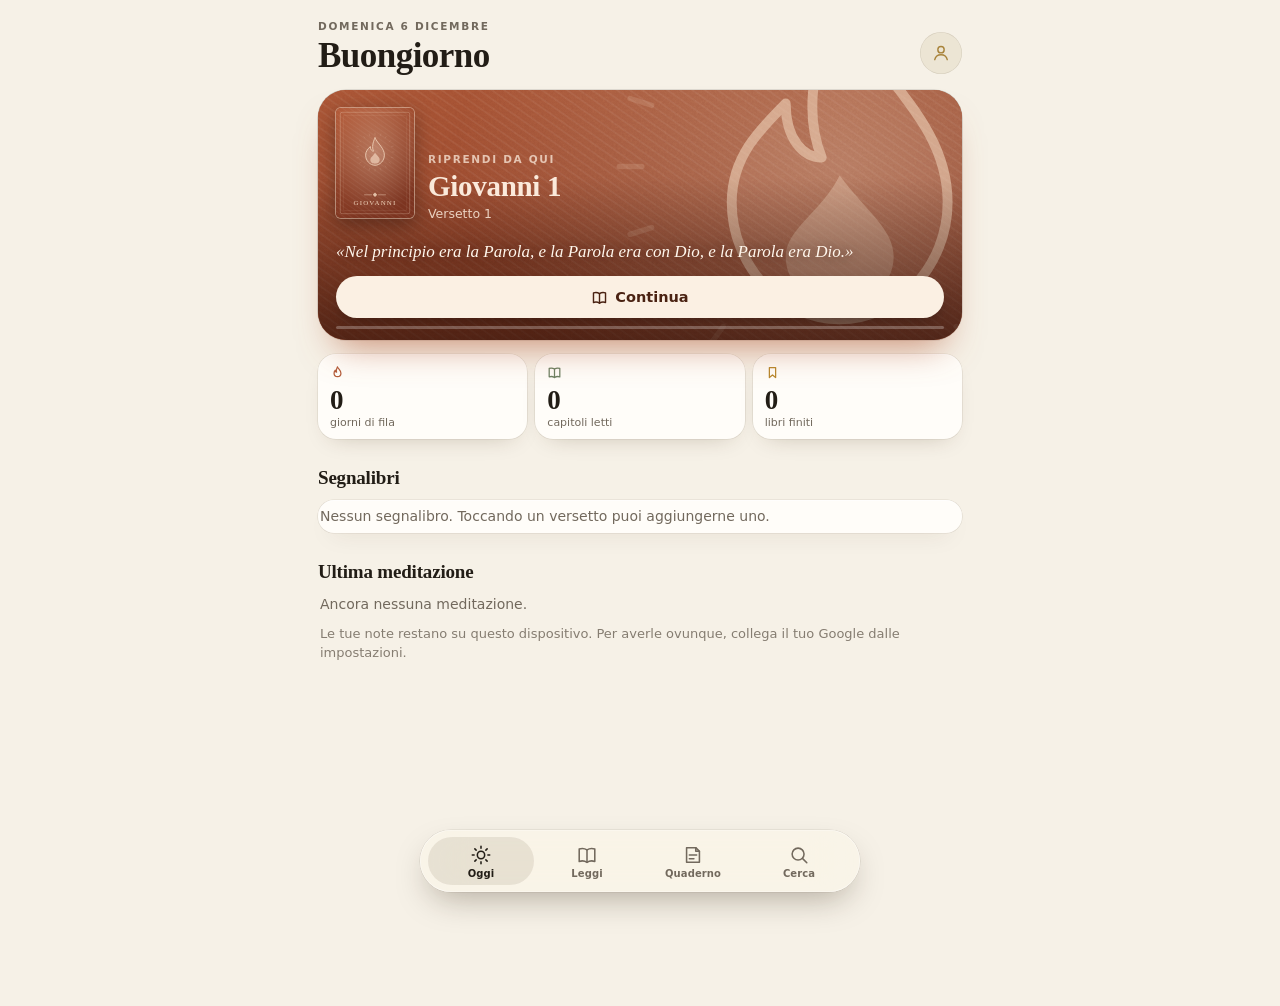
==== index.html @ 6df9cfd9 "Fondamenta: nucleo (store, api, sync, bible, chapters, router, ui, features), schermate, CSS, shell," ====
<!doctype html>
<html lang="it" data-theme="paper"><head>
<meta charset="utf-8">
<meta name="viewport" content="width=device-width,initial-scale=1,viewport-fit=cover">
<meta name="color-scheme" content="light dark">
<meta name="referrer" content="no-referrer">
<meta http-equiv="Content-Security-Policy" content="default-src 'self'; script-src 'self' 'sha256-PNIC8Z0p4fLH3GKSwVR6bp50cH5Jr4PD6WzJa2cuvkg='; style-src 'self' 'unsafe-inline' https://fonts.googleapis.com; font-src https://fonts.gstatic.com; img-src 'self' data: blob:; connect-src 'self' https://script.google.com https://*.googleusercontent.com; manifest-src 'self'; worker-src 'self'; object-src 'none'; base-uri 'none'; form-action 'self'">
<meta name="apple-mobile-web-app-capable" content="yes">
<meta name="mobile-web-app-capable" content="yes">
<meta name="apple-mobile-web-app-status-bar-style" content="black-translucent">
<meta name="apple-mobile-web-app-title" content="A margine">
<meta name="theme-color" content="#f6f1e7">
<title>A margine</title>
<script>try{var t=localStorage.getItem('margine.theme');if(t!=='light'&&t!=='paper'&&t!=='dark')t=matchMedia('(prefers-color-scheme:dark)').matches?'dark':'paper';document.documentElement.dataset.theme=t}catch(e){document.documentElement.dataset.theme='paper'}</script>
<link rel="manifest" href="manifest.webmanifest">
<link rel="icon" type="image/svg+xml" href="icons/icon.svg">
<link rel="apple-touch-icon" sizes="180x180" href="icons/apple-touch-icon.png">
<link rel="preconnect" href="https://fonts.googleapis.com"><link rel="preconnect" href="https://fonts.gstatic.com" crossorigin>
<link rel="stylesheet" href="https://fonts.googleapis.com/css2?family=Cardo&family=Crimson+Text:ital,wght@0,400;0,600;1,400&family=Inter:wght@400;500;600&family=Lora:wght@500;600&display=swap">
<link rel="stylesheet" href="css/tokens.css">
<link rel="stylesheet" href="css/base.css">
<link rel="stylesheet" href="css/components.css">
<link rel="stylesheet" href="css/screens.css">
</head>
<body>
<div id="app"><main id="screens"></main></div>
<nav class="tabs glass" id="tabs" aria-label="Schermate"></nav>
<div class="toast" id="toast" role="status" hidden></div>
<noscript><p style="padding:24px;font:16px system-ui">A margine ha bisogno di JavaScript per funzionare.</p></noscript>
<script type="module" src="js/main.js"></script>
</body></html>
---- css/tokens.css ----
/* TOKEN DI DESIGN — unica fonte per colori, tipografia, raggi e ombre. Tre temi: light, paper, dark (nero puro).
   Il tema è scelto da <html data-theme="…"> (impostato da uno script in index.html prima del primo disegno).
   Le feature NON devono usare colori fissi: usano questi token. */
:root {
  /* tipografia */
  --serif-read: "Crimson Text", "Newsreader", Georgia, "Times New Roman", serif;   /* testo biblico, citazioni */
  --serif-head: "Lora", Georgia, "Times New Roman", serif;                         /* titoli */
  --serif-cover: "Cardo", Georgia, serif;                                          /* copertine */
  --sans: "Inter", system-ui, -apple-system, "Segoe UI", sans-serif;               /* interfaccia */
  --verse-size: 21px; --verse-lh: 1.65;                                            /* impostati da Aspetto della lettura */

  /* accenti dei libri (per sezione e copertina) */
  --terra: #b45c3a; --sage: #6d8062; --night: #233252; --ochre: #b8882e; --bord: #722c39; --gold: #a8833a; --slate: #4a5663; --teal: #35545c;
  --bk: #b45c3a; --bk-ac: #f6dcc4;            /* colore del libro corrente: scritti dalle schermate Oggi, Leggi, Libro */
  --accent-book: var(--bk);

  /* forma */
  --r-card: 22px; --r-md: 16px; --r-sm: 12px; --r-pill: 999px;
  --tab-h: 62px; --colw: 680px; --pad: 18px; --hit: 44px;
  --safe-t: env(safe-area-inset-top, 0px); --safe-b: env(safe-area-inset-bottom, 0px);
  --dock: 78px; --actions-h: 0px;

  /* tema chiaro (predefinito) */
  --bg: #f4f0e8; --card: #fffdf9; --ink: #1d1a16; --dim: #6f675b; --line: rgba(60, 45, 20, .11);
  --glass: rgba(250, 246, 238, .66); --chip: #ebe5d8; --pill: rgba(60, 40, 10, .09);
  --accent: #b45c3a; --accent-ink: #ffffff; --ribbon: #b03a2a; --toast: #201c18;
  --sel: rgba(180, 92, 58, .24); --scrim: rgba(24, 14, 4, .38);
  --shadow-card: 0 1px 0 rgba(255, 255, 255, .7) inset, 0 0 0 .6px var(--line), 0 10px 24px -14px rgba(60, 40, 10, .28);
  --shadow-tab: 0 14px 34px -10px rgba(40, 25, 5, .35), inset 0 0 0 .6px rgba(255, 255, 255, .55), 0 0 0 .6px var(--line);
  /* i cinque colori di evidenziazione: pallino (--dN) e fondo del testo (--cN) */
  --d1: #d4a62a; --d2: #5b78a8; --d3: #6f8a62; --d4: #b9606f; --d5: #84689f;
  --c1: rgba(212, 166, 42, .34); --c2: rgba(91, 120, 168, .28); --c3: rgba(111, 138, 98, .30); --c4: rgba(185, 96, 111, .28); --c5: rgba(132, 104, 159, .28);
  color-scheme: light;
}
:root[data-theme="paper"] {
  --bg: #f6f1e7; --card: #fffdf9; --ink: #221d16; --dim: #72695d; --line: rgba(60, 45, 20, .12);
  --glass: rgba(250, 245, 234, .7); --chip: #ece5d4;
}
:root[data-theme="dark"] {
  --bg: #000000; --card: #101010; --ink: #f3efe8; --dim: #9a958b; --line: rgba(255, 255, 255, .1);
  --glass: rgba(28, 28, 28, .62); --chip: #1b1b1b; --pill: rgba(255, 255, 255, .12);
  --accent: #e08a66; --accent-ink: #1a0f08; --ribbon: #d9553f; --toast: #2a2724;
  --sel: rgba(224, 138, 102, .30); --scrim: rgba(0, 0, 0, .6);
  --accent-book: var(--bk-ac);
  --shadow-card: 0 0 0 .6px var(--line);
  --shadow-tab: 0 14px 34px -10px #000, inset 0 0 0 .6px rgba(255, 255, 255, .16);
  --d1: #e2b640; --d2: #7b97c8; --d3: #8fae80; --d4: #d17f8d; --d5: #a58ac2;
  --c1: rgba(226, 182, 64, .34); --c2: rgba(123, 151, 200, .32); --c3: rgba(143, 174, 128, .30); --c4: rgba(209, 127, 141, .30); --c5: rgba(165, 138, 194, .32);
  color-scheme: dark;
}
---- css/base.css ----
/* BASE: reset, tipografia, struttura delle schermate, barra delle schede, avvisi, fogli. Non contiene stili di singole schermate. */
*, *::before, *::after { box-sizing: border-box; }
[hidden] { display: none !important; }
html, body { margin: 0; }
html { overflow-x: clip; -webkit-text-size-adjust: 100%; text-size-adjust: 100%; scrollbar-width: thin; scrollbar-color: color-mix(in srgb, var(--dim) 45%, transparent) transparent; }
body {
  background: var(--bg); color: var(--ink); font: 400 15px/1.5 var(--sans); -webkit-font-smoothing: antialiased; -moz-osx-font-smoothing: grayscale;
  text-rendering: optimizeLegibility; overflow-x: clip; font-variant-numeric: lining-nums; padding-bottom: calc(var(--tab-h) + 44px + var(--safe-b));
  transition: background-color .25s;
}
button, select, input, textarea { font: inherit; color: inherit; }
button { cursor: pointer; background: none; border: 0; padding: 0; text-align: left; -webkit-tap-highlight-color: transparent; }
button:disabled { opacity: .35; cursor: default; }
a { color: inherit; }
:focus-visible { outline: 2px solid var(--accent); outline-offset: 2px; border-radius: 6px; }
@media (prefers-reduced-motion: reduce) { *, *::before, *::after { transition: none !important; animation: none !important; scroll-behavior: auto !important; } }
.srOnly { position: absolute; width: 1px; height: 1px; overflow: hidden; clip: rect(0 0 0 0); white-space: nowrap; }

.glass { background: var(--glass); -webkit-backdrop-filter: blur(26px) saturate(1.7); backdrop-filter: blur(26px) saturate(1.7); }

/* tipografia di base */
.big, h1.big { font: 600 34px/1.05 var(--serif-head); letter-spacing: -.015em; margin: 0; }
.eyebrow { font: 600 10.5px/1.2 var(--sans); letter-spacing: .16em; text-transform: uppercase; color: var(--dim); }
h2.sec { font: 600 19px/1.2 var(--serif-head); letter-spacing: -.01em; margin: 28px 0 10px; }
.hint { font: 400 13px/1.45 var(--sans); color: var(--dim); margin: 10px 2px; }
.hint:empty { display: none; }
.hint.subtle { opacity: .85; }
.empty { color: var(--dim); font-size: 14px; margin: 6px 2px; }
.lead { font: 400 16px/1.5 var(--serif-read); color: var(--ink); margin: 6px 0 16px; }

/* struttura delle schermate */
#screens { min-height: 100dvh; }
.scr { min-height: 100dvh; }
.col { max-width: var(--colw); margin: 0 auto; padding: calc(var(--safe-t) + 20px) var(--pad) 0; }
.topbar + .col, .rtop ~ .col { padding-top: calc(var(--safe-t) + 52px + 20px); }

/* barra in alto delle sotto-schermate */
.topbar {
  position: fixed; top: 0; left: 0; right: 0; z-index: 20; height: calc(52px + var(--safe-t)); padding: var(--safe-t) 8px 0;
  display: flex; align-items: center; justify-content: space-between; gap: 6px; box-shadow: 0 .6px 0 var(--line);
}
.tb-back { display: flex; align-items: center; gap: 2px; min-width: var(--hit); height: var(--hit); padding: 0 8px; border-radius: 22px; color: var(--ink); font-weight: 500; }
.tb-title { flex: 1; text-align: center; font: 600 16px var(--serif-head); }
.tb-right { min-width: var(--hit); display: flex; justify-content: flex-end; }
.done { font-weight: 600; color: var(--accent); height: var(--hit); padding: 0 12px; }
.roundbtn { width: 34px; height: 34px; border-radius: 50%; background: var(--chip); display: inline-flex; align-items: center; justify-content: center; flex: none; }
.roundbtn.onhero { position: absolute; top: calc(var(--safe-t) + 12px); left: 14px; width: 40px; height: 40px; background: rgba(255, 255, 255, .2); color: #fff; -webkit-backdrop-filter: blur(14px); backdrop-filter: blur(14px); z-index: 2; }
.ic-svg { display: block; flex: none; }

/* barra delle schede: pillola di vetro fluttuante, la scheda attiva ha una pillola che scivola */
.tabs {
  position: fixed; z-index: 40; left: 50%; bottom: calc(var(--safe-b) + 8px); width: min(440px, calc(100% - 36px)); height: var(--tab-h); transform: translateX(-50%);
  border-radius: 31px; display: flex; align-items: center; padding: 0 8px; box-shadow: var(--shadow-tab);
  transition: transform .3s cubic-bezier(.2, .8, .2, 1), opacity .25s;
}
.tabs .tabpill { position: absolute; left: 8px; top: 7px; bottom: 7px; width: calc((100% - 16px) / var(--n, 4)); border-radius: 24px; background: var(--pill); transform: translateX(calc(var(--i, 0) * 100%)); transition: transform .35s cubic-bezier(.3, 1.2, .4, 1); }
.tabs.none .tabpill { opacity: 0; }
.tabs button { position: relative; flex: 1; height: 48px; display: flex; flex-direction: column; align-items: center; justify-content: center; gap: 2px; border-radius: 24px; font: 600 10px var(--sans); letter-spacing: .01em; color: var(--dim); text-align: center; }
.tabs button[aria-current="page"] { color: var(--ink); }
body.no-tabbar .tabs, body.immersive[data-screen="leggi"] .tabs, body.has-actions .tabs { transform: translate(-50%, 160%); opacity: 0; pointer-events: none; }
body.no-tabbar, body.immersive[data-screen="leggi"] { --dock: 0px; }
body.has-actions { --dock: var(--actions-h); }

/* avviso con «Annulla» */
.toast {
  position: fixed; z-index: 90; left: 50%; transform: translateX(-50%); bottom: calc(var(--safe-b) + 12px + var(--dock)); max-width: calc(100% - 28px);
  display: flex; align-items: center; gap: 10px; padding: 11px 16px; border-radius: 14px; background: var(--toast); color: #fff; font: 500 14px/1.3 var(--sans); box-shadow: 0 8px 24px rgba(0, 0, 0, .3);
}
.toast button { color: #ffb599; font-weight: 600; padding: 4px 2px; }

/* fogli dal basso */
.sheet { position: fixed; inset: 0; z-index: 100; background: var(--scrim); display: flex; align-items: flex-end; justify-content: center; }
.sheet-box { width: min(560px, 100%); max-height: 88dvh; overflow: auto; background: var(--bg); color: var(--ink); border-radius: 26px 26px 0 0; padding: 8px 18px calc(18px + var(--safe-b)); box-shadow: 0 -20px 50px rgba(0, 0, 0, .25); }
.sheet-box.tall { min-height: 70dvh; }
.grab { width: 38px; height: 4px; border-radius: 2px; background: var(--line); margin: 4px auto 6px; }
.sheet-head { display: flex; align-items: center; justify-content: space-between; margin: 6px 0 12px; }
.sheet-head b { font: 600 17px var(--serif-head); }
@media (min-width: 700px) { .sheet { align-items: center; } .sheet-box { border-radius: 26px; padding-bottom: 18px; } }
.popover { position: fixed; z-index: 110; width: min(320px, calc(100% - 20px)); background: var(--card); color: var(--ink); border-radius: var(--r-md); padding: 14px; box-shadow: 0 18px 40px -10px rgba(0, 0, 0, .4), 0 0 0 .6px var(--line); }
---- css/components.css ----
/* COMPONENTI riutilizzabili: card, pulsanti, righe, campi, segmenti, pallini colore, copertine, voci del quaderno. */
.card { background: var(--card); border-radius: var(--r-card); box-shadow: var(--shadow-card); }
.cover { display: inline-block; line-height: 0; flex: none; filter: drop-shadow(0 6px 10px rgba(0, 0, 0, .28)); }
.cover-svg { max-width: 100%; }

/* pulsanti */
.btn { min-height: 42px; padding: 0 16px; border-radius: 21px; background: var(--chip); font: 600 14px var(--sans); display: inline-flex; align-items: center; justify-content: center; gap: 6px; text-align: center; }
.btn.primary { background: var(--accent); color: var(--accent-ink); }
.link { color: var(--accent); font-weight: 600; padding: 8px 2px; }
.pill { height: 42px; border-radius: 21px; display: inline-flex; align-items: center; justify-content: center; gap: 7px; padding: 0 20px; font: 600 14.5px var(--sans); }
.pill-sm { height: 36px; border-radius: 18px; padding: 0 14px; background: var(--ink); color: var(--bg); font: 600 13.5px var(--sans); display: inline-flex; align-items: center; gap: 5px; }
.mini { height: 28px; padding: 0 10px; border-radius: 14px; background: var(--card); box-shadow: 0 0 0 .6px var(--line); font: 600 12px var(--sans); color: var(--ink); flex: none; }
.ic { width: var(--hit); height: var(--hit); display: inline-flex; align-items: center; justify-content: center; border-radius: 50%; flex: none; }
.ic[aria-pressed="true"] { color: var(--accent-book); }
.ic[aria-pressed="true"] svg { fill: currentColor; }

/* campi */
.searchbox { display: flex; align-items: center; gap: 10px; height: 46px; border-radius: 15px; background: var(--chip); padding: 0 12px 0 14px; color: var(--dim); margin: 14px 0 8px; box-shadow: inset 0 0 0 .6px var(--line); }
.searchbox input { flex: 1; min-width: 0; height: 100%; background: transparent; border: 0; outline: none; color: var(--ink); font: 400 16px var(--sans); }
.searchbox input::placeholder { color: var(--dim); }
.searchbox:focus-within { box-shadow: inset 0 0 0 1.5px var(--accent); }
label input, label select, .cfg input, .colors-form input { width: 100%; height: 46px; border-radius: 13px; border: 0; background: var(--chip); padding: 0 12px; font: 400 16px var(--sans); color: var(--ink); box-shadow: inset 0 0 0 .6px var(--line); }
label select { appearance: none; }
.cfg { display: flex; flex-direction: column; gap: 14px; margin-top: 8px; }
.cfg label > span, .colors-form label > span { display: block; font: 600 12px var(--sans); color: var(--dim); margin: 0 2px 6px; }
.linkbox { width: 100%; height: 44px; margin-top: 10px; border-radius: 12px; border: 0; background: var(--chip); padding: 0 10px; color: var(--ink); font: 12px var(--sans); }
.colors-form { display: flex; flex-direction: column; gap: 12px; }
.colors-form label { display: grid; grid-template-columns: 14px 78px 1fr; align-items: center; gap: 10px; }
.colors-form label > span { margin: 0; }
.dot, .grp-dot { width: 12px; height: 12px; border-radius: 50%; background: var(--dot, var(--line)); display: inline-block; }

/* segmenti e chip */
.seg { display: flex; background: var(--chip); border-radius: 14px; padding: 3px; gap: 2px; margin: 10px 0; }
.seg button { flex: 1; min-height: 36px; border-radius: 11px; text-align: center; font: 600 13px var(--sans); color: var(--dim); padding: 0 6px; }
.seg button[aria-pressed="true"] { background: var(--card); color: var(--ink); box-shadow: 0 1px 3px rgba(40, 25, 5, .18), 0 0 0 .6px var(--line); }
.chips { display: flex; flex-wrap: wrap; gap: 8px; }
.chip { height: 34px; padding: 0 14px; border-radius: 17px; background: var(--chip); font: 500 13.5px var(--sans); display: inline-flex; align-items: center; gap: 6px; }

/* righe */
.rows { background: var(--card); border-radius: var(--r-md); box-shadow: var(--shadow-card); overflow: hidden; }
.row { display: flex; align-items: center; gap: 12px; width: 100%; min-height: 54px; padding: 12px 16px; text-decoration: none; color: var(--ink); }
.row + .row { border-top: 1px solid var(--line); }
.row .row-main { flex: 1; min-width: 0; display: flex; flex-direction: column; }
.row b { font-weight: 500; font-size: 15px; }
.row small { color: var(--dim); font-size: 12.5px; overflow: hidden; text-overflow: ellipsis; white-space: nowrap; }
.row > .ic-svg:last-child { color: var(--dim); }
.row-ic { color: var(--accent); display: inline-flex; }
.row.custom { display: block; }

/* pallini dei colori */
.palette { display: flex; gap: 12px; align-items: center; flex-wrap: wrap; }
.palette button { position: relative; width: 30px; height: 30px; border-radius: 50%; background: var(--c); box-shadow: inset 0 0 0 1px rgba(0, 0, 0, .1); color: var(--dim); text-align: center; line-height: 30px; font-weight: 600; }
.palette button::after { content: ''; position: absolute; inset: -7px; }
.palette button.none { background: transparent; box-shadow: inset 0 0 0 1.5px var(--dim); }
.palette button[aria-pressed="true"] { box-shadow: 0 0 0 2px var(--bg), 0 0 0 4px var(--ink); }

/* voci del quaderno e dei risultati */
.ent { display: flex; gap: 12px; width: 100%; padding: 14px; margin-bottom: 8px; background: var(--card); border-radius: var(--r-md); box-shadow: var(--shadow-card); text-align: left; text-decoration: none; color: var(--ink); align-items: flex-start; }
.ent > i { width: 10px; height: 10px; border-radius: 50%; background: var(--dot, var(--line)); margin-top: 7px; flex: none; }
.ent > i.bm { width: 10px; height: 14px; border-radius: 1px; background: var(--ribbon); clip-path: polygon(0 0, 100% 0, 100% 100%, 50% 74%, 0 100%); }
.ent-body, .ent-open { flex: 1; min-width: 0; display: flex; flex-direction: column; gap: 3px; text-align: left; }
.ent-head { display: flex; justify-content: space-between; align-items: baseline; gap: 8px; }
.ent strong { font: 600 14px var(--sans); }
.ent time { font: 500 12px var(--sans); color: var(--dim); }
.ent-quote { font: italic 400 14.5px/1.35 var(--serif-read); color: var(--dim); }
.ent span { font: 400 15px/1.4 var(--sans); overflow-wrap: anywhere; }
.ent .x { width: 32px; height: 32px; flex: none; display: inline-flex; align-items: center; justify-content: center; color: var(--dim); }
.ent.jump { border: 1.5px solid var(--accent); }

.conflict { background: var(--card); border-radius: var(--r-md); padding: 14px; margin: 12px 0; box-shadow: 0 0 0 1.5px var(--d4); }
.conflict p { margin: 0 0 6px; font-size: 14px; }
.cf-title { font-weight: 600; }
.cf-btns { display: flex; flex-wrap: wrap; gap: 8px; margin-top: 6px; }
---- css/screens.css ----
/* SCHERMATE: Oggi, Libreria, Libro, Leggi, Quaderno, Cerca, Nota, Impostazioni. */

/* ---------- Oggi ---------- */
.oggi-head { display: flex; justify-content: space-between; align-items: flex-end; margin-bottom: 16px; }
.oggi-head .big { margin-top: 5px; font-size: 35px; }
.avatar { width: 42px; height: 42px; border-radius: 50%; background: var(--chip); display: flex; align-items: center; justify-content: center; box-shadow: inset 0 0 0 .6px var(--line); color: var(--gold); }
.hero { position: relative; border-radius: 28px; overflow: hidden; min-height: 250px; display: flex; flex-direction: column; gap: 12px; padding: 18px 18px 22px; color: #fbeadb; box-shadow: 0 22px 36px -18px color-mix(in srgb, var(--bk) 70%, transparent), 0 0 0 .6px rgba(0, 0, 0, .2); background: var(--bk); }
.hero-bg { position: absolute; inset: 0; }
.hero-bg svg { width: 100%; height: 100%; }
.hero-shade { position: absolute; inset: 0; background: linear-gradient(180deg, rgba(0, 0, 0, 0) 35%, rgba(30, 10, 4, .55)); }
.hero > *:not(.hero-bg):not(.hero-shade) { position: relative; }
.hero .eyebrow { color: rgba(251, 234, 219, .75); }
.hero-top { display: flex; gap: 14px; align-items: flex-end; }
.hero-cover .cover { border-radius: 5px; box-shadow: 0 0 0 1px rgba(255, 235, 215, .45); filter: drop-shadow(0 6px 10px rgba(0, 0, 0, .35)); }
.hero-head { padding-bottom: 4px; }
.hero-title { font: 600 29px/1.05 var(--serif-head); margin: 6px 0 4px; letter-spacing: -.01em; }
.hero-sub { font: 500 12.5px var(--sans); opacity: .85; }
.hero-quote { margin: 4px 0 0; font: italic 400 17px/1.35 var(--serif-read); color: #fff6ec; text-shadow: 0 1px 8px rgba(60, 20, 8, .5); flex: 1; }
.hero-btns { display: flex; gap: 9px; }
.hero .pill.primary { flex: 1; background: #fbf0e3; color: #4a2212; box-shadow: 0 6px 14px -6px rgba(0, 0, 0, .4); }
.hero .pill.glass-btn { background: rgba(255, 255, 255, .18); color: #fff; box-shadow: inset 0 0 0 .6px rgba(255, 255, 255, .4); -webkit-backdrop-filter: blur(14px); backdrop-filter: blur(14px); }
.hero-progress { position: absolute !important; left: 18px; right: 18px; bottom: 11px; height: 3px; border-radius: 2px; background: rgba(255, 255, 255, .25); }
.hero-progress i { display: block; height: 100%; width: 0; border-radius: 2px; background: #fbf0e3; transition: width .4s; }
.stats { display: flex; gap: 8px; margin: 14px 0 0; }
.stat { flex: 1; padding: 11px 12px 10px; border-radius: 18px; }
.stat-ic { color: var(--sc); display: flex; }
.stat-n { font: 600 27px/1 var(--serif-head); margin-top: 7px; }
.stat-l { font: 500 11px var(--sans); color: var(--dim); margin-top: 2px; }
.home-cards { display: flex; flex-direction: column; gap: 12px; }
.home-cards:not(:empty) { margin-top: 12px; }
.recents { display: flex; gap: 10px; overflow-x: auto; margin: 0 calc(var(--pad) * -1); padding: 4px var(--pad) 10px; scrollbar-width: none; }
.recent { flex: none; width: 176px; height: 78px; padding: 10px; display: flex; gap: 11px; align-items: center; border-radius: 18px; }
.recent-body { flex: 1; min-width: 0; }
.recent-body b { font: 600 14.5px var(--serif-head); display: block; white-space: nowrap; overflow: hidden; text-overflow: ellipsis; }
.recent-body small { font: 500 11px var(--sans); color: var(--dim); display: block; margin: 1px 0 7px; }
.mini-progress { height: 3px; border-radius: 2px; background: var(--chip); }
.mini-progress i { display: block; height: 100%; border-radius: 2px; }
.med { display: block; width: 100%; padding: 16px; text-align: left; }
.med p { margin: 6px 0 0; font: 400 16px/1.45 var(--serif-read); }

/* ---------- Libreria ---------- */
.shelves { margin-top: 6px; }
.section .sh, .sh { display: flex; align-items: baseline; justify-content: space-between; margin: 22px 0 0; }
.sh .count { font: 500 12.5px var(--sans); color: var(--dim); }
.shelf { display: flex; gap: 12px; overflow-x: auto; margin: 0 calc(var(--pad) * -1); padding: 12px var(--pad) 8px; scrollbar-width: none; scroll-snap-type: x proximity; }
.book { flex: none; width: 76px; scroll-snap-align: start; position: relative; }
.book .cover { transition: transform .25s cubic-bezier(.3, 1.3, .5, 1); }
.book:active .cover { transform: translateY(-6px); }
.book b { display: block; font: 600 12.5px/1.25 var(--sans); margin-top: 8px; }
.book small { display: block; font: 400 11px var(--sans); color: var(--dim); }
.reading-dot { position: absolute; top: -4px; right: -4px; width: 12px; height: 12px; border-radius: 50%; background: var(--accent); box-shadow: 0 0 0 2px var(--bg); }
.testament { display: flex; align-items: center; gap: 12px; margin: 30px 0 4px; color: var(--dim); font: 600 10.5px var(--sans); letter-spacing: .2em; text-transform: uppercase; }
.testament::before, .testament::after { content: ''; flex: 1; height: 1px; background: var(--line); }
@media (min-width: 900px) { .shelf { flex-wrap: wrap; overflow: visible; margin: 0; padding-inline: 0; } }

/* ---------- Libro ---------- */
body[data-screen="libro"] { padding-bottom: 110px; }
.libro-hero { position: relative; height: calc(330px + var(--safe-t)); overflow: hidden; color: #fff5ea; background: var(--bk); }
.libro-bg { position: absolute; inset: 0; } .libro-bg svg { width: 100%; height: 100%; }
.libro-fade { position: absolute; inset: 0; background: linear-gradient(180deg, rgba(0, 0, 0, .06) 0%, rgba(0, 0, 0, .0) 40%, color-mix(in srgb, var(--bg) 85%, transparent) 88%, var(--bg) 100%); }
.libro-title { position: absolute; left: 0; right: 0; bottom: 56px; max-width: var(--colw); margin: 0 auto; padding: 0 var(--pad); }
.libro-title .eyebrow { color: rgba(255, 245, 234, .8); }
.libro-title h1 { font: 600 40px/1.05 var(--serif-head); margin: 8px 0 4px; letter-spacing: -.015em; text-shadow: 0 2px 14px rgba(0, 0, 0, .25); }
.libro-sub { margin: 0; font: 500 13px var(--sans); opacity: .9; }
.libro-content { padding-top: 6px; }
.book-card { margin-bottom: 12px; }
.grid { display: grid; grid-template-columns: repeat(6, 1fr); gap: 8px; }
.grid button { height: 46px; border-radius: 13px; background: var(--card); box-shadow: var(--shadow-card); font: 600 15px var(--sans); text-align: center; }
.grid button.done { color: var(--accent-book); }
.grid button.done::after { content: ''; display: block; width: 14px; height: 2px; border-radius: 1px; background: currentColor; margin: -4px auto 0; opacity: .6; }
.grid button[aria-current="true"] { background: var(--bk); color: #fff; }
.cta-dock { position: fixed; z-index: 30; left: 0; right: 0; bottom: 0; padding: 14px var(--pad) calc(var(--safe-b) + 14px); background: linear-gradient(180deg, transparent, var(--bg) 40%); }
.cta { display: flex; align-items: center; justify-content: center; gap: 8px; width: min(var(--colw), 100%); margin: 0 auto; height: 52px; border-radius: 26px; background: var(--bk); color: #fff; font: 600 15.5px var(--sans); box-shadow: 0 14px 26px -12px color-mix(in srgb, var(--bk) 80%, #000); text-align: center; }

/* ---------- Leggi ---------- */
.rtop { position: fixed; top: 0; left: 0; right: 0; z-index: 20; display: flex; align-items: center; gap: 0; padding: var(--safe-t) 6px 0; height: calc(52px + var(--safe-t)); transition: transform .28s cubic-bezier(.2, .8, .2, 1); box-shadow: 0 .6px 0 var(--line); }
body.immersive .rtop { transform: translateY(-110%); }
.rtop .grow { flex: 1; }
.rtitle { display: flex; align-items: center; gap: 4px; height: var(--hit); padding: 0 8px; font: 600 16px var(--serif-head); min-width: 0; }
.rtitle span { white-space: nowrap; overflow: hidden; text-overflow: ellipsis; }
.reader { padding-top: calc(var(--safe-t) + 52px + 8px); }
.chap-head { position: relative; text-align: center; padding: 18px 0 4px; }
.chap-book { font: 600 12px var(--sans); letter-spacing: .3em; text-transform: uppercase; color: var(--dim); }
.chap-book.solo { font: 600 34px/1.1 var(--serif-head); letter-spacing: -.01em; text-transform: none; color: var(--accent-book); }
.chap-num { font: 500 104px/1 var(--serif-read); color: var(--accent-book); margin: 8px 0 2px; letter-spacing: -.02em; }
.chap-fleuron { color: var(--accent-book); opacity: .75; margin-top: 8px; display: flex; justify-content: center; }
.chap-ribbon { position: absolute; right: 2px; top: -10px; color: var(--ribbon); filter: drop-shadow(0 3px 4px rgba(0, 0, 0, .25)); }
.chap-slot { margin-top: 14px; }
.text { font: 400 var(--verse-size)/var(--verse-lh) var(--serif-read); margin: 30px 0 0; max-width: 34em; margin-inline: auto; -webkit-hyphens: auto; hyphens: auto; }
.verse { cursor: pointer; -webkit-user-select: none; user-select: none; -webkit-touch-callout: none; -webkit-tap-highlight-color: transparent; scroll-margin-top: calc(var(--safe-t) + 62px); border-radius: 4px; -webkit-box-decoration-break: clone; box-decoration-break: clone; transition: background-color .18s; outline-offset: 1px; }
.verse sup { font: 600 .5em var(--sans); color: var(--dim); margin: 0 .3em 0 .15em; vertical-align: .85em; line-height: 0; }
.verse[data-c="1"] { background-color: var(--c1); } .verse[data-c="2"] { background-color: var(--c2); } .verse[data-c="3"] { background-color: var(--c3); }
.verse[data-c="4"] { background-color: var(--c4); } .verse[data-c="5"] { background-color: var(--c5); }
.verse.sel { background-image: linear-gradient(var(--sel), var(--sel)); box-shadow: 0 0 0 2px var(--sel); }
.verse .t.hl { animation: flash .3s; }
@keyframes flash { from { filter: brightness(1.4); } to { filter: none; } }
.rib { display: inline-block; width: .32em; height: .62em; background: var(--ribbon); clip-path: polygon(0 0, 100% 0, 100% 100%, 50% 74%, 0 100%); margin-right: .12em; vertical-align: -.02em; }
.rib.new { animation: drop .3s ease-out; }
@keyframes drop { from { transform: translateY(-.5em); opacity: 0; } to { transform: none; opacity: 1; } }
.vnote { display: block; font: italic 400 .8em/1.4 var(--serif-read); color: var(--dim); margin: .3em 0 .6em 1.2em; padding-left: .8em; border-left: 2px solid var(--line); }
.turn { display: flex; flex-wrap: wrap; align-items: center; gap: 12px; margin: 40px 0 8px; }
.nextcard { flex: 1; min-width: 200px; padding: 12px 14px; }
.next-inner { display: flex; align-items: center; gap: 12px; width: 100%; }
.next-body { flex: 1; display: flex; flex-direction: column; }
.next-body b { font: 600 18px var(--serif-head); }
.next-inner > .ic-svg { color: var(--accent-book); }
.chap-footer:not(:empty) { margin-top: 24px; }

/* barra azioni sul versetto */
.actions { position: fixed; z-index: 45; left: 50%; transform: translateX(-50%); bottom: calc(var(--safe-b) + 10px); width: min(var(--colw), calc(100% - 20px)); padding: 12px 14px 14px; border-radius: 26px; box-shadow: var(--shadow-tab); display: flex; flex-direction: column; gap: 8px; }
.aTop { display: flex; justify-content: space-between; align-items: center; }
.aref { font: 600 13.5px var(--sans); }
.cname { font: 500 12px var(--sans); color: var(--dim); min-height: 16px; }
.abtns { display: flex; gap: 8px; }
.abtn { flex: 1; display: flex; flex-direction: column; align-items: center; gap: 3px; padding: 9px 4px 8px; border-radius: 15px; background: var(--chip); font: 600 11px var(--sans); text-align: center; min-height: var(--hit); }
.abtn.p { background: var(--ink); color: var(--bg); }

/* foglio «Aspetto della lettura» */
.typo-row { margin: 4px 0 14px; }
.typo-row .seg { margin: 6px 0 0; }
.typo-row .eyebrow { display: block; }
.theme-tiles { display: grid; grid-template-columns: repeat(3, 1fr); gap: 10px; margin-top: 8px; }
.tile { display: flex; flex-direction: column; align-items: center; gap: 6px; font: 500 12px var(--sans); color: var(--dim); text-align: center; }
.tile-sw { width: 100%; height: 58px; border-radius: 16px; display: flex; align-items: center; justify-content: center; font: 600 22px var(--serif-read); box-shadow: inset 0 0 0 1px var(--line); }
.tile.light .tile-sw { background: #f4f0e8; color: #1d1a16; } .tile.paper .tile-sw { background: #f6f1e7; color: #221d16; } .tile.dark .tile-sw { background: #000; color: #f3efe8; }
.tile[aria-pressed="true"] .tile-sw { box-shadow: 0 0 0 2.5px var(--accent); } .tile[aria-pressed="true"] small { color: var(--ink); font-weight: 600; }
.reader-settings:not(:empty) { margin-top: 6px; border-top: 1px solid var(--line); padding-top: 10px; }
.vgrid { display: grid; grid-template-columns: repeat(6, 1fr); gap: 8px; }
.vnum { height: 46px; border-radius: 12px; background: var(--chip); font: 600 15px var(--sans); text-align: center; }
.vnum[aria-current="true"] { background: var(--accent); color: var(--accent-ink); }
pre { background: var(--chip); border-radius: 10px; padding: 10px; overflow: auto; font-size: 13px; }

/* ---------- Quaderno e Cerca ---------- */
.head { display: flex; align-items: center; justify-content: space-between; }
.grp { margin-top: 10px; }
.grp-head { display: flex; align-items: center; gap: 12px; width: 100%; padding: 8px 0; }
.grp-title { flex: 1; display: flex; flex-direction: column; }
.grp-title b { font: 600 19px var(--serif-head); }
.grp-title small { font: 500 12px var(--sans); color: var(--dim); }
.grp-chev { color: var(--dim); transition: transform .2s; display: flex; }
.grp.closed .grp-chev { transform: rotate(-90deg); }
.grp-dot { width: 16px; height: 16px; margin: 0 9px; }

/* ---------- Nota ---------- */
.wr { padding-bottom: 150px; }
.quote { background: var(--card); border-radius: var(--r-md); padding: 14px 16px; box-shadow: var(--shadow-card); display: flex; flex-direction: column; gap: 6px; }
.quote b { font: 600 11px var(--sans); letter-spacing: .14em; text-transform: uppercase; color: var(--accent); }
.quote #wText { font: italic 400 17px/1.45 var(--serif-read); }
.quote .link { align-self: flex-start; padding: 2px 0; }
.editor-box { margin-top: 12px; }
.editor-box textarea { width: 100%; min-height: 46dvh; border: 0; background: transparent; resize: none; outline: none; font: 400 20px/1.5 var(--serif-read); color: var(--ink); padding: 6px 2px; }
.wr label { display: block; margin-bottom: 12px; font: 600 12px var(--sans); color: var(--dim); }
.wr label select { margin-top: 6px; }
.wbar { position: fixed; z-index: 30; left: 0; right: 0; bottom: 0; padding: 12px var(--pad) calc(var(--safe-b) + 12px); display: flex; align-items: center; justify-content: space-between; gap: 12px; box-shadow: 0 -.6px 0 var(--line); }
#status { font: 500 12.5px var(--sans); color: var(--dim); }

/* ---------- Impostazioni ---------- */
.settings .appearance { background: var(--card); border-radius: var(--r-md); box-shadow: var(--shadow-card); padding: 12px 16px 4px; }
.settings h2.sec { margin-top: 26px; }
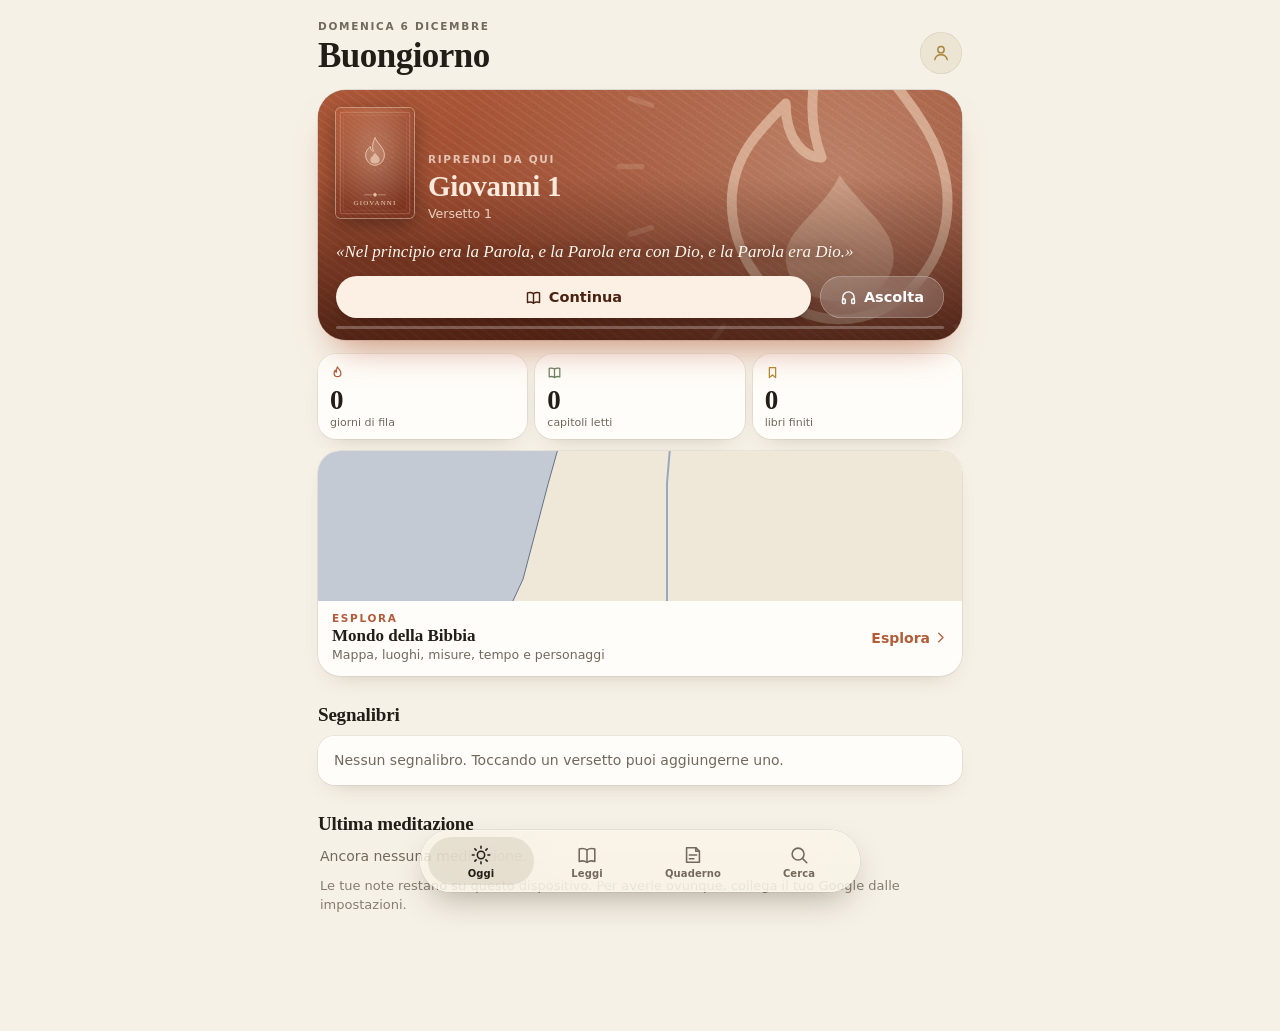
==== commit 844a0d07: "Funzioni nuove: parole toccabili, guida alla nota, capitolo letto, nastro, introduzioni, Mondo della" ====
--- a/index.html
+++ b/index.html
@@ -4,7 +4,7 @@
 <meta name="viewport" content="width=device-width,initial-scale=1,viewport-fit=cover">
 <meta name="color-scheme" content="light dark">
 <meta name="referrer" content="no-referrer">
-<meta http-equiv="Content-Security-Policy" content="default-src 'self'; script-src 'self' 'sha256-PNIC8Z0p4fLH3GKSwVR6bp50cH5Jr4PD6WzJa2cuvkg='; style-src 'self' 'unsafe-inline' https://fonts.googleapis.com; font-src https://fonts.gstatic.com; img-src 'self' data: blob:; connect-src 'self' https://script.google.com https://*.googleusercontent.com; manifest-src 'self'; worker-src 'self'; object-src 'none'; base-uri 'none'; form-action 'self'">
+<meta http-equiv="Content-Security-Policy" content="default-src 'self'; script-src 'self' 'sha256-PNIC8Z0p4fLH3GKSwVR6bp50cH5Jr4PD6WzJa2cuvkg='; style-src 'self' 'unsafe-inline' https://fonts.googleapis.com; font-src https://fonts.gstatic.com; img-src 'self' data: blob: https://tile.openstreetmap.org; connect-src 'self' https://script.google.com https://*.googleusercontent.com; manifest-src 'self'; worker-src 'self'; object-src 'none'; base-uri 'none'; form-action 'self'">
 <meta name="apple-mobile-web-app-capable" content="yes">
 <meta name="mobile-web-app-capable" content="yes">
 <meta name="apple-mobile-web-app-status-bar-style" content="black-translucent">
--- a/css/tokens.css
+++ b/css/tokens.css
@@ -36,7 +36,8 @@
   --bg: #f6f1e7; --card: #fffdf9; --ink: #221d16; --dim: #72695d; --line: rgba(60, 45, 20, .12);
   --glass: rgba(250, 245, 234, .7); --chip: #ece5d4;
 }
-:root[data-theme="dark"] {
+/* Ambito scuro locale: `.theme-dark-scope` su un elemento (es. un foglio) ridefinisce gli stessi token del tema scuro, qualunque sia il tema dell'app */
+:root[data-theme="dark"], .theme-dark-scope {
   --bg: #000000; --card: #101010; --ink: #f3efe8; --dim: #9a958b; --line: rgba(255, 255, 255, .1);
   --glass: rgba(28, 28, 28, .62); --chip: #1b1b1b; --pill: rgba(255, 255, 255, .12);
   --accent: #e08a66; --accent-ink: #1a0f08; --ribbon: #d9553f; --toast: #2a2724;
--- a/css/base.css
+++ b/css/base.css
@@ -63,7 +63,7 @@
 
 /* avviso con «Annulla» */
 .toast {
-  position: fixed; z-index: 90; left: 50%; transform: translateX(-50%); bottom: calc(var(--safe-b) + 12px + var(--dock)); max-width: calc(100% - 28px);
+  position: fixed; z-index: 90; left: 50%; transform: translateX(-50%); bottom: calc(var(--safe-b) + 12px + var(--dock)); width: max-content; max-width: calc(100% - 28px);
   display: flex; align-items: center; gap: 10px; padding: 11px 16px; border-radius: 14px; background: var(--toast); color: #fff; font: 500 14px/1.3 var(--sans); box-shadow: 0 8px 24px rgba(0, 0, 0, .3);
 }
 .toast button { color: #ffb599; font-weight: 600; padding: 4px 2px; }
--- a/css/components.css
+++ b/css/components.css
@@ -19,8 +19,8 @@
 .searchbox input { flex: 1; min-width: 0; height: 100%; background: transparent; border: 0; outline: none; color: var(--ink); font: 400 16px var(--sans); }
 .searchbox input::placeholder { color: var(--dim); }
 .searchbox:focus-within { box-shadow: inset 0 0 0 1.5px var(--accent); }
-label input, label select, .cfg input, .colors-form input { width: 100%; height: 46px; border-radius: 13px; border: 0; background: var(--chip); padding: 0 12px; font: 400 16px var(--sans); color: var(--ink); box-shadow: inset 0 0 0 .6px var(--line); }
-label select { appearance: none; }
+label.field input, .cfg input, .colors-form input, .wr select { width: 100%; height: 46px; border-radius: 13px; border: 0; background: var(--chip); padding: 0 12px; font: 400 16px var(--sans); color: var(--ink); box-shadow: inset 0 0 0 .6px var(--line); }
+select { appearance: none; }
 .cfg { display: flex; flex-direction: column; gap: 14px; margin-top: 8px; }
 .cfg label > span, .colors-form label > span { display: block; font: 600 12px var(--sans); color: var(--dim); margin: 0 2px 6px; }
 .linkbox { width: 100%; height: 44px; margin-top: 10px; border-radius: 12px; border: 0; background: var(--chip); padding: 0 10px; color: var(--ink); font: 12px var(--sans); }
@@ -62,7 +62,8 @@
 .ent-head { display: flex; justify-content: space-between; align-items: baseline; gap: 8px; }
 .ent strong { font: 600 14px var(--sans); }
 .ent time { font: 500 12px var(--sans); color: var(--dim); }
-.ent-quote { font: italic 400 14.5px/1.35 var(--serif-read); color: var(--dim); }
+.ent-quote { font: italic 400 14.5px/1.35 var(--serif-read); color: var(--dim); display: -webkit-box; -webkit-line-clamp: 2; -webkit-box-orient: vertical; overflow: hidden; }
+.ent .ent-note { display: -webkit-box; -webkit-line-clamp: 4; -webkit-box-orient: vertical; overflow: hidden; }
 .ent span { font: 400 15px/1.4 var(--sans); overflow-wrap: anywhere; }
 .ent .x { width: 32px; height: 32px; flex: none; display: inline-flex; align-items: center; justify-content: center; color: var(--dim); }
 .ent.jump { border: 1.5px solid var(--accent); }
@@ -71,3 +72,5 @@
 .conflict p { margin: 0 0 6px; font-size: 14px; }
 .cf-title { font-weight: 600; }
 .cf-btns { display: flex; flex-wrap: wrap; gap: 8px; margin-top: 6px; }
+
+input[type=search]::-webkit-search-cancel-button, input[type=search]::-webkit-search-decoration { -webkit-appearance: none; appearance: none; }
--- a/css/screens.css
+++ b/css/screens.css
@@ -23,6 +23,7 @@
 .hero-progress i { display: block; height: 100%; width: 0; border-radius: 2px; background: #fbf0e3; transition: width .4s; }
 .stats { display: flex; gap: 8px; margin: 14px 0 0; }
 .stat { flex: 1; padding: 11px 12px 10px; border-radius: 18px; }
+.stat.tap { text-align: left; cursor: pointer; -webkit-tap-highlight-color: transparent; }
 .stat-ic { color: var(--sc); display: flex; }
 .stat-n { font: 600 27px/1 var(--serif-head); margin-top: 7px; }
 .stat-l { font: 500 11px var(--sans); color: var(--dim); margin-top: 2px; }
@@ -42,7 +43,7 @@
 .shelves { margin-top: 6px; }
 .section .sh, .sh { display: flex; align-items: baseline; justify-content: space-between; margin: 22px 0 0; }
 .sh .count { font: 500 12.5px var(--sans); color: var(--dim); }
-.shelf { display: flex; gap: 12px; overflow-x: auto; margin: 0 calc(var(--pad) * -1); padding: 12px var(--pad) 8px; scrollbar-width: none; scroll-snap-type: x proximity; }
+.shelf { display: flex; gap: 12px; overflow-x: auto; margin: 0 calc(var(--pad) * -1); padding: 12px var(--pad) 8px; scrollbar-width: none; scroll-snap-type: x proximity; scroll-padding-inline: var(--pad); }
 .book { flex: none; width: 76px; scroll-snap-align: start; position: relative; }
 .book .cover { transition: transform .25s cubic-bezier(.3, 1.3, .5, 1); }
 .book:active .cover { transform: translateY(-6px); }
@@ -146,7 +147,9 @@
 .quote { background: var(--card); border-radius: var(--r-md); padding: 14px 16px; box-shadow: var(--shadow-card); display: flex; flex-direction: column; gap: 6px; }
 .quote b { font: 600 11px var(--sans); letter-spacing: .14em; text-transform: uppercase; color: var(--accent); }
 .quote #wText { font: italic 400 17px/1.45 var(--serif-read); }
+.quote #wText.clamp { display: -webkit-box; -webkit-line-clamp: 3; -webkit-box-orient: vertical; overflow: hidden; }
 .quote .link { align-self: flex-start; padding: 2px 0; }
+.quote-links { display: flex; flex-wrap: wrap; gap: 4px 18px; align-items: center; }
 .editor-box { margin-top: 12px; }
 .editor-box textarea { width: 100%; min-height: 46dvh; border: 0; background: transparent; resize: none; outline: none; font: 400 20px/1.5 var(--serif-read); color: var(--ink); padding: 6px 2px; }
 .wr label { display: block; margin-bottom: 12px; font: 600 12px var(--sans); color: var(--dim); }
@@ -157,3 +160,7 @@
 /* ---------- Impostazioni ---------- */
 .settings .appearance { background: var(--card); border-radius: var(--r-md); box-shadow: var(--shadow-card); padding: 12px 16px 4px; }
 .settings h2.sec { margin-top: 26px; }
+
+.rows > .empty { padding: 14px 16px; margin: 0; }
+.settings > h2.sec:first-child { margin-top: 6px; }
+.card.med p { display: -webkit-box; -webkit-line-clamp: 4; -webkit-box-orient: vertical; overflow: hidden; }
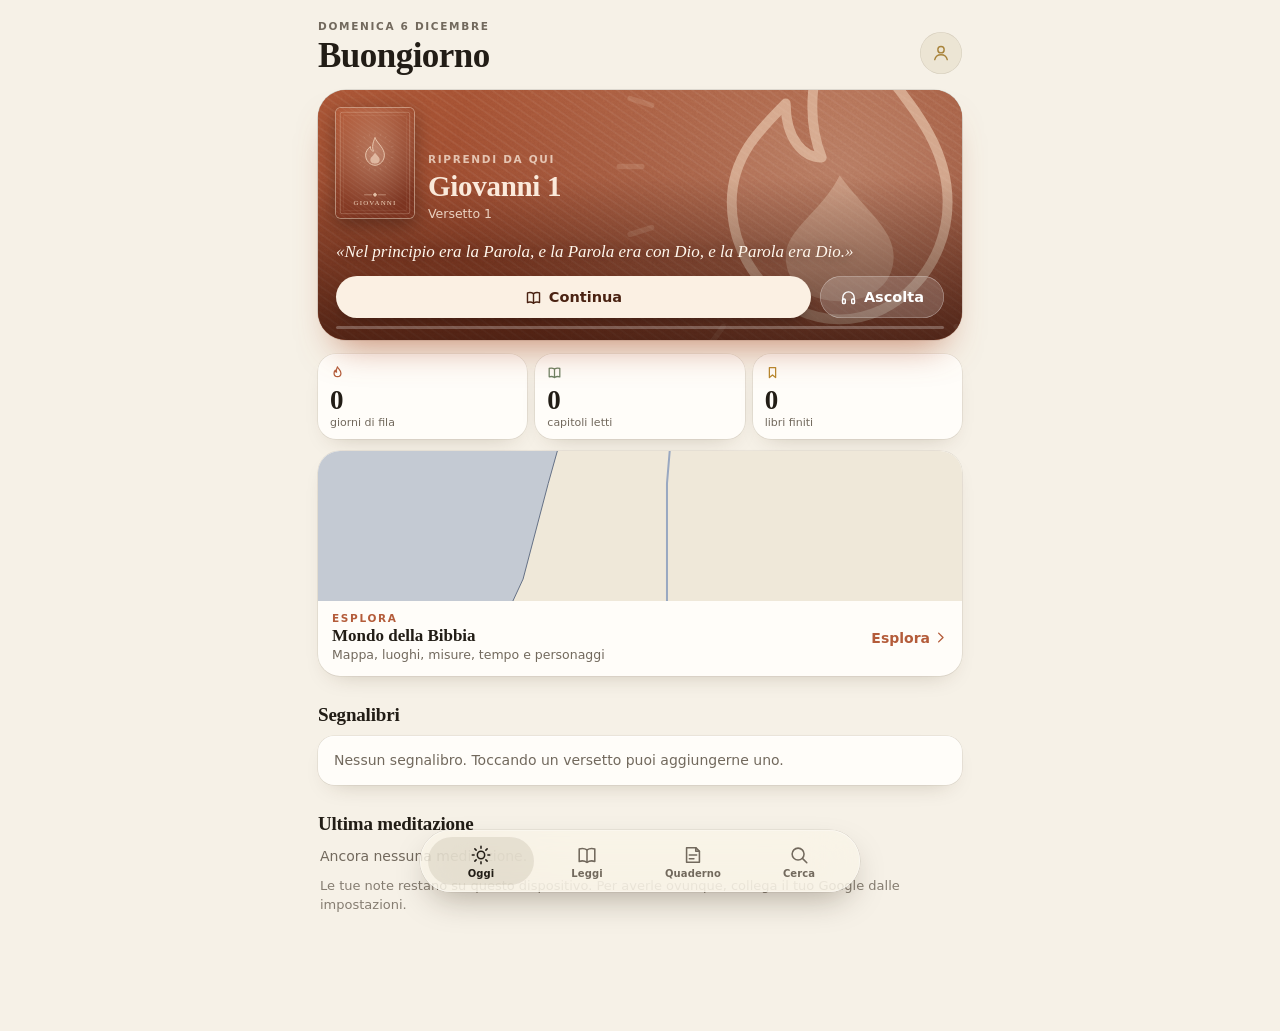
==== commit ff0a90ce: "Ascolta capitolo intero, avviso silenzioso, mappa chiara in italiano Co-Authored-By: Claude Sonnet 5" ====
--- a/index.html
+++ b/index.html
@@ -4,7 +4,7 @@
 <meta name="viewport" content="width=device-width,initial-scale=1,viewport-fit=cover">
 <meta name="color-scheme" content="light dark">
 <meta name="referrer" content="no-referrer">
-<meta http-equiv="Content-Security-Policy" content="default-src 'self'; script-src 'self' 'sha256-PNIC8Z0p4fLH3GKSwVR6bp50cH5Jr4PD6WzJa2cuvkg='; style-src 'self' 'unsafe-inline' https://fonts.googleapis.com; font-src https://fonts.gstatic.com; img-src 'self' data: blob: https://tile.openstreetmap.org; connect-src 'self' https://script.google.com https://*.googleusercontent.com; manifest-src 'self'; worker-src 'self'; object-src 'none'; base-uri 'none'; form-action 'self'">
+<meta http-equiv="Content-Security-Policy" content="default-src 'self'; script-src 'self' 'sha256-PNIC8Z0p4fLH3GKSwVR6bp50cH5Jr4PD6WzJa2cuvkg='; style-src 'self' 'unsafe-inline' https://fonts.googleapis.com; font-src https://fonts.gstatic.com; img-src 'self' data: blob: https://server.arcgisonline.com https://*.basemaps.cartocdn.com; connect-src 'self' https://script.google.com https://*.googleusercontent.com; manifest-src 'self'; worker-src 'self'; object-src 'none'; base-uri 'none'; form-action 'self'">
 <meta name="apple-mobile-web-app-capable" content="yes">
 <meta name="mobile-web-app-capable" content="yes">
 <meta name="apple-mobile-web-app-status-bar-style" content="black-translucent">
--- a/css/screens.css
+++ b/css/screens.css
@@ -18,7 +18,7 @@
 .hero-quote { margin: 4px 0 0; font: italic 400 17px/1.35 var(--serif-read); color: #fff6ec; text-shadow: 0 1px 8px rgba(60, 20, 8, .5); flex: 1; }
 .hero-btns { display: flex; gap: 9px; }
 .hero .pill.primary { flex: 1; background: #fbf0e3; color: #4a2212; box-shadow: 0 6px 14px -6px rgba(0, 0, 0, .4); }
-.hero .pill.glass-btn { background: rgba(255, 255, 255, .18); color: #fff; box-shadow: inset 0 0 0 .6px rgba(255, 255, 255, .4); -webkit-backdrop-filter: blur(14px); backdrop-filter: blur(14px); }
+.hero .pill.glass-btn { background: rgba(255, 255, 255, .18); color: #fff; box-shadow: inset 0 0 0 .6px rgba(255, 255, 255, .4); }
 .hero-progress { position: absolute !important; left: 18px; right: 18px; bottom: 11px; height: 3px; border-radius: 2px; background: rgba(255, 255, 255, .25); }
 .hero-progress i { display: block; height: 100%; width: 0; border-radius: 2px; background: #fbf0e3; transition: width .4s; }
 .stats { display: flex; gap: 8px; margin: 14px 0 0; }
@@ -77,6 +77,7 @@
 .rtop { position: fixed; top: 0; left: 0; right: 0; z-index: 20; display: flex; align-items: center; gap: 0; padding: var(--safe-t) 6px 0; height: calc(52px + var(--safe-t)); transition: transform .28s cubic-bezier(.2, .8, .2, 1); box-shadow: 0 .6px 0 var(--line); }
 body.immersive .rtop { transform: translateY(-110%); }
 .rtop .grow { flex: 1; }
+.rtop-x { display: contents; }
 .rtitle { display: flex; align-items: center; gap: 4px; height: var(--hit); padding: 0 8px; font: 600 16px var(--serif-head); min-width: 0; }
 .rtitle span { white-space: nowrap; overflow: hidden; text-overflow: ellipsis; }
 .reader { padding-top: calc(var(--safe-t) + 52px + 8px); }
@@ -124,7 +125,7 @@
 .tile { display: flex; flex-direction: column; align-items: center; gap: 6px; font: 500 12px var(--sans); color: var(--dim); text-align: center; }
 .tile-sw { width: 100%; height: 58px; border-radius: 16px; display: flex; align-items: center; justify-content: center; font: 600 22px var(--serif-read); box-shadow: inset 0 0 0 1px var(--line); }
 .tile.light .tile-sw { background: #f4f0e8; color: #1d1a16; } .tile.paper .tile-sw { background: #f6f1e7; color: #221d16; } .tile.dark .tile-sw { background: #000; color: #f3efe8; }
-.tile[aria-pressed="true"] .tile-sw { box-shadow: 0 0 0 2.5px var(--accent); } .tile[aria-pressed="true"] small { color: var(--ink); font-weight: 600; }
+.tile[aria-pressed="true"] .tile-sw { box-shadow: inset 0 0 0 2.5px var(--accent); } .tile[aria-pressed="true"] small { color: var(--ink); font-weight: 600; }
 .reader-settings:not(:empty) { margin-top: 6px; border-top: 1px solid var(--line); padding-top: 10px; }
 .vgrid { display: grid; grid-template-columns: repeat(6, 1fr); gap: 8px; }
 .vnum { height: 46px; border-radius: 12px; background: var(--chip); font: 600 15px var(--sans); text-align: center; }
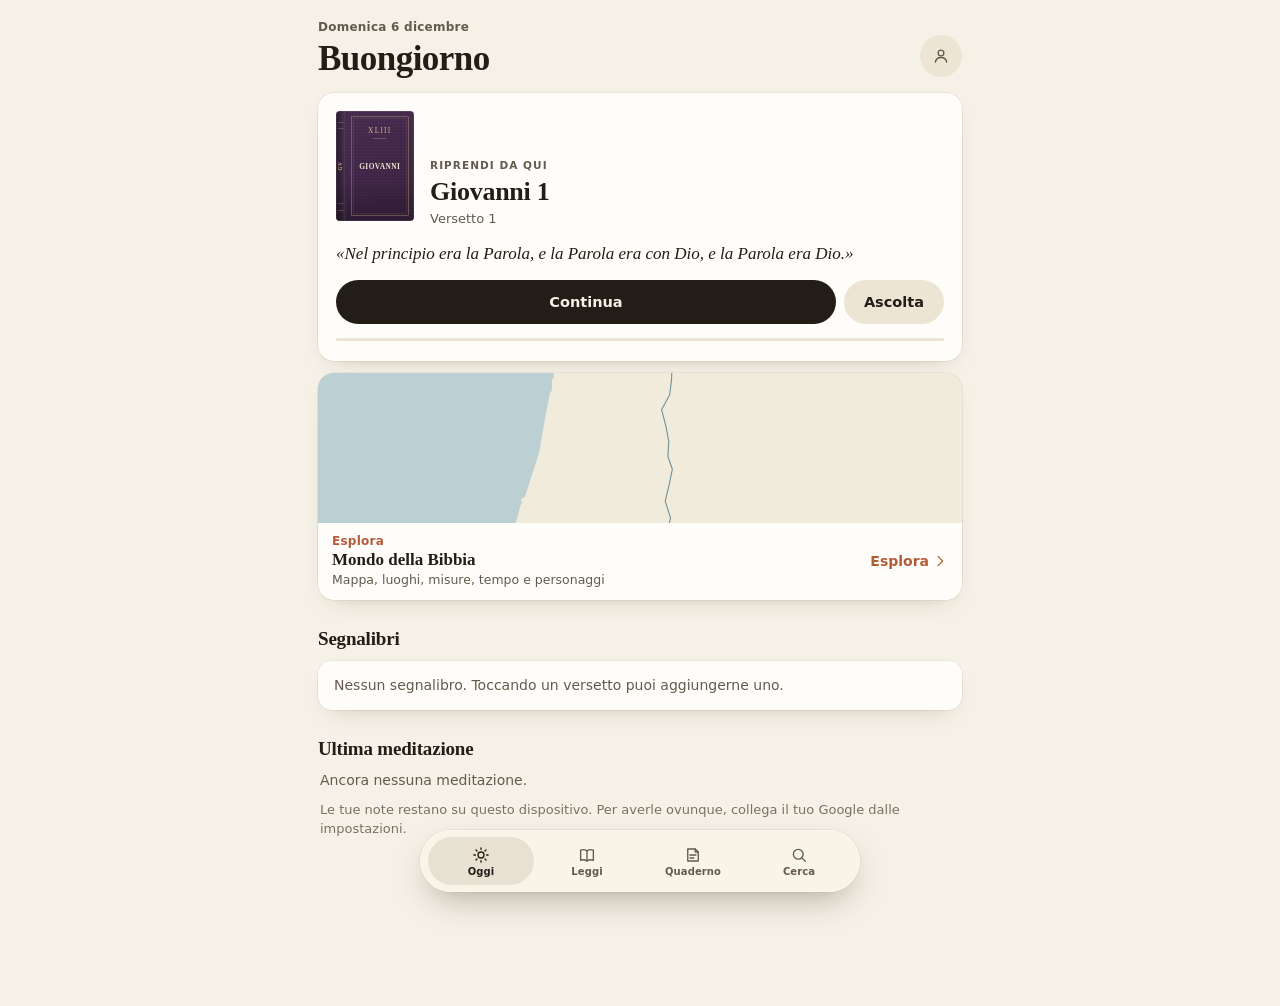
==== commit 758e9c6c: "Nome app: Bibbia Studio Co-Authored-By: Claude Sonnet 5.5 <noreply@anthropic.com> Claude-Session: ht" ====
--- a/index.html
+++ b/index.html
@@ -8,9 +8,9 @@
 <meta name="apple-mobile-web-app-capable" content="yes">
 <meta name="mobile-web-app-capable" content="yes">
 <meta name="apple-mobile-web-app-status-bar-style" content="black-translucent">
-<meta name="apple-mobile-web-app-title" content="A margine">
+<meta name="apple-mobile-web-app-title" content="Bibbia Studio">
 <meta name="theme-color" content="#f6f1e7">
-<title>A margine</title>
+<title>Bibbia Studio</title>
 <script>try{var t=localStorage.getItem('margine.theme');if(t!=='light'&&t!=='paper'&&t!=='dark')t=matchMedia('(prefers-color-scheme:dark)').matches?'dark':'paper';document.documentElement.dataset.theme=t}catch(e){document.documentElement.dataset.theme='paper'}</script>
 <link rel="manifest" href="manifest.webmanifest">
 <link rel="icon" type="image/svg+xml" href="icons/icon.svg">
@@ -26,6 +26,6 @@
 <div id="app"><main id="screens"></main></div>
 <nav class="tabs glass" id="tabs" aria-label="Schermate"></nav>
 <div class="toast" id="toast" role="status" hidden></div>
-<noscript><p style="padding:24px;font:16px system-ui">A margine ha bisogno di JavaScript per funzionare.</p></noscript>
+<noscript><p style="padding:24px;font:16px system-ui">Bibbia Studio ha bisogno di JavaScript per funzionare.</p></noscript>
 <script type="module" src="js/main.js"></script>
 </body></html>
--- a/css/tokens.css
+++ b/css/tokens.css
@@ -15,15 +15,16 @@
   --accent-book: var(--bk);
 
   /* forma */
-  --r-card: 22px; --r-md: 16px; --r-sm: 12px; --r-pill: 999px;
+  /* raggi: esterno = interno + padding. xs cover e barre · ctl controlli 10 · sm 12 · md 14 pannelli piccoli · card 16 · panel 20 fogli e pannelli grandi */
+  --r-xs: 4px; --r-ctl: 10px; --r-sm: 12px; --r-md: 14px; --r-card: 16px; --r-panel: 20px; --r-pill: 999px;
   --tab-h: 62px; --colw: 680px; --pad: 18px; --hit: 44px;
   --safe-t: env(safe-area-inset-top, 0px); --safe-b: env(safe-area-inset-bottom, 0px);
   --dock: 78px; --actions-h: 0px;
 
   /* tema chiaro (predefinito) */
-  --bg: #f4f0e8; --card: #fffdf9; --ink: #1d1a16; --dim: #6f675b; --line: rgba(60, 45, 20, .11);
+  --bg: #f4f0e8; --card: #fffdf9; --ink: #1d1a16; --dim: #625a4e; --line: rgba(60, 45, 20, .11);
   --glass: rgba(250, 246, 238, .66); --chip: #ebe5d8; --pill: rgba(60, 40, 10, .09);
-  --accent: #b45c3a; --accent-ink: #ffffff; --ribbon: #b03a2a; --toast: #201c18;
+  --accent: #b45c3a; --accent-text: #94462a; --accent-ink: #ffffff; --ribbon: #b03a2a; --toast: #201c18;
   --sel: rgba(180, 92, 58, .24); --scrim: rgba(24, 14, 4, .38);
   --shadow-card: 0 1px 0 rgba(255, 255, 255, .7) inset, 0 0 0 .6px var(--line), 0 10px 24px -14px rgba(60, 40, 10, .28);
   --shadow-tab: 0 14px 34px -10px rgba(40, 25, 5, .35), inset 0 0 0 .6px rgba(255, 255, 255, .55), 0 0 0 .6px var(--line);
@@ -33,14 +34,14 @@
   color-scheme: light;
 }
 :root[data-theme="paper"] {
-  --bg: #f6f1e7; --card: #fffdf9; --ink: #221d16; --dim: #72695d; --line: rgba(60, 45, 20, .12);
+  --bg: #f6f1e7; --card: #fffdf9; --ink: #221d16; --dim: #625a4e; --line: rgba(60, 45, 20, .12);
   --glass: rgba(250, 245, 234, .7); --chip: #ece5d4;
 }
 /* Ambito scuro locale: `.theme-dark-scope` su un elemento (es. un foglio) ridefinisce gli stessi token del tema scuro, qualunque sia il tema dell'app */
 :root[data-theme="dark"], .theme-dark-scope {
   --bg: #000000; --card: #101010; --ink: #f3efe8; --dim: #9a958b; --line: rgba(255, 255, 255, .1);
   --glass: rgba(28, 28, 28, .62); --chip: #1b1b1b; --pill: rgba(255, 255, 255, .12);
-  --accent: #e08a66; --accent-ink: #1a0f08; --ribbon: #d9553f; --toast: #2a2724;
+  --accent: #e08a66; --accent-text: #e08a66; --accent-ink: #1a0f08; --ribbon: #d9553f; --toast: #2a2724;
   --sel: rgba(224, 138, 102, .30); --scrim: rgba(0, 0, 0, .6);
   --accent-book: var(--bk-ac);
   --shadow-card: 0 0 0 .6px var(--line);
--- a/css/base.css
+++ b/css/base.css
@@ -12,7 +12,7 @@
 button { cursor: pointer; background: none; border: 0; padding: 0; text-align: left; -webkit-tap-highlight-color: transparent; }
 button:disabled { opacity: .35; cursor: default; }
 a { color: inherit; }
-:focus-visible { outline: 2px solid var(--accent); outline-offset: 2px; border-radius: 6px; }
+:focus-visible { outline: 2px solid var(--accent); outline-offset: 2px; border-radius: var(--r-xs); }
 @media (prefers-reduced-motion: reduce) { *, *::before, *::after { transition: none !important; animation: none !important; scroll-behavior: auto !important; } }
 .srOnly { position: absolute; width: 1px; height: 1px; overflow: hidden; clip: rect(0 0 0 0); white-space: nowrap; }
 
@@ -20,7 +20,9 @@
 
 /* tipografia di base */
 .big, h1.big { font: 600 34px/1.05 var(--serif-head); letter-spacing: -.015em; margin: 0; }
-.eyebrow { font: 600 10.5px/1.2 var(--sans); letter-spacing: .16em; text-transform: uppercase; color: var(--dim); }
+/* etichetta piccola: frase normale; maiuscolo spaziato solo con .caps (hero) e nelle intestazioni di sezione */
+.eyebrow { font: 600 12px/1.3 var(--sans); letter-spacing: .02em; color: var(--dim); }
+.eyebrow.caps { font-size: 10.5px; letter-spacing: .1em; text-transform: uppercase; }
 h2.sec { font: 600 19px/1.2 var(--serif-head); letter-spacing: -.01em; margin: 28px 0 10px; }
 .hint { font: 400 13px/1.45 var(--sans); color: var(--dim); margin: 10px 2px; }
 .hint:empty { display: none; }
@@ -39,10 +41,10 @@
   position: fixed; top: 0; left: 0; right: 0; z-index: 20; height: calc(52px + var(--safe-t)); padding: var(--safe-t) 8px 0;
   display: flex; align-items: center; justify-content: space-between; gap: 6px; box-shadow: 0 .6px 0 var(--line);
 }
-.tb-back { display: flex; align-items: center; gap: 2px; min-width: var(--hit); height: var(--hit); padding: 0 8px; border-radius: 22px; color: var(--ink); font-weight: 500; }
+.tb-back { display: flex; align-items: center; gap: 2px; min-width: var(--hit); height: var(--hit); padding: 0 8px; border-radius: var(--r-pill); color: var(--ink); font-weight: 500; }
 .tb-title { flex: 1; text-align: center; font: 600 16px var(--serif-head); }
 .tb-right { min-width: var(--hit); display: flex; justify-content: flex-end; }
-.done { font-weight: 600; color: var(--accent); height: var(--hit); padding: 0 12px; }
+.done { font-weight: 600; color: var(--accent-text); height: var(--hit); padding: 0 12px; }
 .roundbtn { width: 34px; height: 34px; border-radius: 50%; background: var(--chip); display: inline-flex; align-items: center; justify-content: center; flex: none; }
 .roundbtn.onhero { position: absolute; top: calc(var(--safe-t) + 12px); left: 14px; width: 40px; height: 40px; background: rgba(255, 255, 255, .2); color: #fff; -webkit-backdrop-filter: blur(14px); backdrop-filter: blur(14px); z-index: 2; }
 .ic-svg { display: block; flex: none; }
@@ -50,12 +52,12 @@
 /* barra delle schede: pillola di vetro fluttuante, la scheda attiva ha una pillola che scivola */
 .tabs {
   position: fixed; z-index: 40; left: 50%; bottom: calc(var(--safe-b) + 8px); width: min(440px, calc(100% - 36px)); height: var(--tab-h); transform: translateX(-50%);
-  border-radius: 31px; display: flex; align-items: center; padding: 0 8px; box-shadow: var(--shadow-tab);
+  border-radius: var(--r-pill); display: flex; align-items: center; padding: 0 8px; box-shadow: var(--shadow-tab);
   transition: transform .3s cubic-bezier(.2, .8, .2, 1), opacity .25s;
 }
-.tabs .tabpill { position: absolute; left: 8px; top: 7px; bottom: 7px; width: calc((100% - 16px) / var(--n, 4)); border-radius: 24px; background: var(--pill); transform: translateX(calc(var(--i, 0) * 100%)); transition: transform .35s cubic-bezier(.3, 1.2, .4, 1); }
+.tabs .tabpill { position: absolute; left: 8px; top: 7px; bottom: 7px; width: calc((100% - 16px) / var(--n, 4)); border-radius: var(--r-pill); background: var(--pill); transform: translateX(calc(var(--i, 0) * 100%)); transition: transform .22s cubic-bezier(.3, 1.2, .4, 1); }
 .tabs.none .tabpill { opacity: 0; }
-.tabs button { position: relative; flex: 1; height: 48px; display: flex; flex-direction: column; align-items: center; justify-content: center; gap: 2px; border-radius: 24px; font: 600 10px var(--sans); letter-spacing: .01em; color: var(--dim); text-align: center; }
+.tabs button { position: relative; flex: 1; height: 48px; display: flex; flex-direction: column; align-items: center; justify-content: center; gap: 2px; border-radius: var(--r-pill); font: 600 10px var(--sans); letter-spacing: .01em; color: var(--dim); text-align: center; }
 .tabs button[aria-current="page"] { color: var(--ink); }
 body.no-tabbar .tabs, body.immersive[data-screen="leggi"] .tabs, body.has-actions .tabs { transform: translate(-50%, 160%); opacity: 0; pointer-events: none; }
 body.no-tabbar, body.immersive[data-screen="leggi"] { --dock: 0px; }
@@ -64,16 +66,16 @@
 /* avviso con «Annulla» */
 .toast {
   position: fixed; z-index: 90; left: 50%; transform: translateX(-50%); bottom: calc(var(--safe-b) + 12px + var(--dock)); width: max-content; max-width: calc(100% - 28px);
-  display: flex; align-items: center; gap: 10px; padding: 11px 16px; border-radius: 14px; background: var(--toast); color: #fff; font: 500 14px/1.3 var(--sans); box-shadow: 0 8px 24px rgba(0, 0, 0, .3);
+  display: flex; align-items: center; gap: 10px; padding: 11px 16px; border-radius: var(--r-md); background: var(--toast); color: #fff; font: 500 14px/1.3 var(--sans); box-shadow: 0 8px 24px rgba(0, 0, 0, .3);
 }
 .toast button { color: #ffb599; font-weight: 600; padding: 4px 2px; }
 
 /* fogli dal basso */
 .sheet { position: fixed; inset: 0; z-index: 100; background: var(--scrim); display: flex; align-items: flex-end; justify-content: center; }
-.sheet-box { width: min(560px, 100%); max-height: 88dvh; overflow: auto; background: var(--bg); color: var(--ink); border-radius: 26px 26px 0 0; padding: 8px 18px calc(18px + var(--safe-b)); box-shadow: 0 -20px 50px rgba(0, 0, 0, .25); }
+.sheet-box { width: min(560px, 100%); max-height: 88dvh; overflow: auto; background: var(--bg); color: var(--ink); border-radius: var(--r-panel) var(--r-panel) 0 0; padding: 8px 18px calc(18px + var(--safe-b)); box-shadow: 0 -20px 50px rgba(0, 0, 0, .25); }
 .sheet-box.tall { min-height: 70dvh; }
-.grab { width: 38px; height: 4px; border-radius: 2px; background: var(--line); margin: 4px auto 6px; }
+.grab { width: 38px; height: 4px; border-radius: var(--r-xs); background: var(--line); margin: 4px auto 6px; }
 .sheet-head { display: flex; align-items: center; justify-content: space-between; margin: 6px 0 12px; }
 .sheet-head b { font: 600 17px var(--serif-head); }
-@media (min-width: 700px) { .sheet { align-items: center; } .sheet-box { border-radius: 26px; padding-bottom: 18px; } }
+@media (min-width: 700px) { .sheet { align-items: center; } .sheet-box { border-radius: var(--r-panel); padding-bottom: 18px; } }
 .popover { position: fixed; z-index: 110; width: min(320px, calc(100% - 20px)); background: var(--card); color: var(--ink); border-radius: var(--r-md); padding: 14px; box-shadow: 0 18px 40px -10px rgba(0, 0, 0, .4), 0 0 0 .6px var(--line); }
--- a/css/components.css
+++ b/css/components.css
@@ -1,40 +1,43 @@
 /* COMPONENTI riutilizzabili: card, pulsanti, righe, campi, segmenti, pallini colore, copertine, voci del quaderno. */
 .card { background: var(--card); border-radius: var(--r-card); box-shadow: var(--shadow-card); }
-.cover { display: inline-block; line-height: 0; flex: none; filter: drop-shadow(0 6px 10px rgba(0, 0, 0, .28)); }
+.cover { position: relative; display: inline-block; line-height: 0; flex: none; box-shadow: 0 1px 1.5px rgba(30, 18, 4, .3), 0 4px 7px -2px rgba(30, 18, 4, .22), 0 12px 18px -9px rgba(30, 18, 4, .42); }
+.cover::after { content: ''; position: absolute; inset: 0; border-radius: inherit; pointer-events: none; box-shadow: inset 0 0 0 .5px rgba(255, 255, 255, .16); }
+:root[data-theme="dark"] .cover, .theme-dark-scope .cover { box-shadow: 0 1px 2px #000, 0 5px 8px -2px rgba(0, 0, 0, .8), 0 14px 20px -9px #000; }
+:root[data-theme="dark"] .cover::after, .theme-dark-scope .cover::after { box-shadow: inset 0 0 0 .5px rgba(255, 255, 255, .28); }
 .cover-svg { max-width: 100%; }
 
 /* pulsanti */
-.btn { min-height: 42px; padding: 0 16px; border-radius: 21px; background: var(--chip); font: 600 14px var(--sans); display: inline-flex; align-items: center; justify-content: center; gap: 6px; text-align: center; }
+.btn { min-height: 42px; padding: 0 16px; border-radius: var(--r-pill); background: var(--chip); font: 600 14px var(--sans); display: inline-flex; align-items: center; justify-content: center; gap: 6px; text-align: center; }
 .btn.primary { background: var(--accent); color: var(--accent-ink); }
 .link { color: var(--accent); font-weight: 600; padding: 8px 2px; }
-.pill { height: 42px; border-radius: 21px; display: inline-flex; align-items: center; justify-content: center; gap: 7px; padding: 0 20px; font: 600 14.5px var(--sans); }
-.pill-sm { height: 36px; border-radius: 18px; padding: 0 14px; background: var(--ink); color: var(--bg); font: 600 13.5px var(--sans); display: inline-flex; align-items: center; gap: 5px; }
-.mini { height: 28px; padding: 0 10px; border-radius: 14px; background: var(--card); box-shadow: 0 0 0 .6px var(--line); font: 600 12px var(--sans); color: var(--ink); flex: none; }
+.pill { height: 42px; border-radius: var(--r-pill); display: inline-flex; align-items: center; justify-content: center; gap: 7px; padding: 0 20px; font: 600 14.5px var(--sans); }
+.pill-sm { height: 36px; border-radius: var(--r-card); padding: 0 14px; background: var(--ink); color: var(--bg); font: 600 13.5px var(--sans); display: inline-flex; align-items: center; gap: 5px; }
+.mini { height: 28px; padding: 0 10px; border-radius: var(--r-md); background: var(--card); box-shadow: 0 0 0 .6px var(--line); font: 600 12px var(--sans); color: var(--ink); flex: none; }
 .ic { width: var(--hit); height: var(--hit); display: inline-flex; align-items: center; justify-content: center; border-radius: 50%; flex: none; }
 .ic[aria-pressed="true"] { color: var(--accent-book); }
 .ic[aria-pressed="true"] svg { fill: currentColor; }
 
 /* campi */
-.searchbox { display: flex; align-items: center; gap: 10px; height: 46px; border-radius: 15px; background: var(--chip); padding: 0 12px 0 14px; color: var(--dim); margin: 14px 0 8px; box-shadow: inset 0 0 0 .6px var(--line); }
+.searchbox { display: flex; align-items: center; gap: 10px; height: 46px; border-radius: var(--r-md); background: var(--chip); padding: 0 12px 0 14px; color: var(--dim); margin: 14px 0 8px; box-shadow: inset 0 0 0 .6px var(--line); }
 .searchbox input { flex: 1; min-width: 0; height: 100%; background: transparent; border: 0; outline: none; color: var(--ink); font: 400 16px var(--sans); }
 .searchbox input::placeholder { color: var(--dim); }
 .searchbox:focus-within { box-shadow: inset 0 0 0 1.5px var(--accent); }
-label.field input, .cfg input, .colors-form input, .wr select { width: 100%; height: 46px; border-radius: 13px; border: 0; background: var(--chip); padding: 0 12px; font: 400 16px var(--sans); color: var(--ink); box-shadow: inset 0 0 0 .6px var(--line); }
+label.field input, .cfg input, .colors-form input, .wr select { width: 100%; height: 46px; border-radius: var(--r-ctl); border: 0; background: var(--chip); padding: 0 12px; font: 400 16px var(--sans); color: var(--ink); box-shadow: inset 0 0 0 .6px var(--line); }
 select { appearance: none; }
 .cfg { display: flex; flex-direction: column; gap: 14px; margin-top: 8px; }
 .cfg label > span, .colors-form label > span { display: block; font: 600 12px var(--sans); color: var(--dim); margin: 0 2px 6px; }
-.linkbox { width: 100%; height: 44px; margin-top: 10px; border-radius: 12px; border: 0; background: var(--chip); padding: 0 10px; color: var(--ink); font: 12px var(--sans); }
+.linkbox { width: 100%; height: 44px; margin-top: 10px; border-radius: var(--r-sm); border: 0; background: var(--chip); padding: 0 10px; color: var(--ink); font: 12px var(--sans); }
 .colors-form { display: flex; flex-direction: column; gap: 12px; }
 .colors-form label { display: grid; grid-template-columns: 14px 78px 1fr; align-items: center; gap: 10px; }
 .colors-form label > span { margin: 0; }
 .dot, .grp-dot { width: 12px; height: 12px; border-radius: 50%; background: var(--dot, var(--line)); display: inline-block; }
 
 /* segmenti e chip */
-.seg { display: flex; background: var(--chip); border-radius: 14px; padding: 3px; gap: 2px; margin: 10px 0; }
-.seg button { flex: 1; min-height: 36px; border-radius: 11px; text-align: center; font: 600 13px var(--sans); color: var(--dim); padding: 0 6px; }
+.seg { display: flex; background: var(--chip); border-radius: var(--r-md); padding: 3px; gap: 2px; margin: 10px 0; }
+.seg button { flex: 1; min-height: 36px; border-radius: calc(var(--r-md) - 3px); text-align: center; font: 600 13px var(--sans); color: var(--dim); padding: 0 6px; }
 .seg button[aria-pressed="true"] { background: var(--card); color: var(--ink); box-shadow: 0 1px 3px rgba(40, 25, 5, .18), 0 0 0 .6px var(--line); }
 .chips { display: flex; flex-wrap: wrap; gap: 8px; }
-.chip { height: 34px; padding: 0 14px; border-radius: 17px; background: var(--chip); font: 500 13.5px var(--sans); display: inline-flex; align-items: center; gap: 6px; }
+.chip { height: 34px; padding: 0 14px; border-radius: var(--r-pill); background: var(--chip); font: 500 13.5px var(--sans); display: inline-flex; align-items: center; gap: 6px; }
 
 /* righe */
 .rows { background: var(--card); border-radius: var(--r-md); box-shadow: var(--shadow-card); overflow: hidden; }
@@ -44,7 +47,7 @@
 .row b { font-weight: 500; font-size: 15px; }
 .row small { color: var(--dim); font-size: 12.5px; overflow: hidden; text-overflow: ellipsis; white-space: nowrap; }
 .row > .ic-svg:last-child { color: var(--dim); }
-.row-ic { color: var(--accent); display: inline-flex; }
+.row-ic { color: var(--dim); display: inline-flex; }
 .row.custom { display: block; }
 
 /* pallini dei colori */
@@ -57,7 +60,7 @@
 /* voci del quaderno e dei risultati */
 .ent { display: flex; gap: 12px; width: 100%; padding: 14px; margin-bottom: 8px; background: var(--card); border-radius: var(--r-md); box-shadow: var(--shadow-card); text-align: left; text-decoration: none; color: var(--ink); align-items: flex-start; }
 .ent > i { width: 10px; height: 10px; border-radius: 50%; background: var(--dot, var(--line)); margin-top: 7px; flex: none; }
-.ent > i.bm { width: 10px; height: 14px; border-radius: 1px; background: var(--ribbon); clip-path: polygon(0 0, 100% 0, 100% 100%, 50% 74%, 0 100%); }
+.ent > i.bm { width: 10px; height: 14px; border-radius: var(--r-xs); background: var(--ribbon); clip-path: polygon(0 0, 100% 0, 100% 100%, 50% 74%, 0 100%); }
 .ent-body, .ent-open { flex: 1; min-width: 0; display: flex; flex-direction: column; gap: 3px; text-align: left; }
 .ent-head { display: flex; justify-content: space-between; align-items: baseline; gap: 8px; }
 .ent strong { font: 600 14px var(--sans); }
--- a/css/screens.css
+++ b/css/screens.css
@@ -3,54 +3,59 @@
 /* ---------- Oggi ---------- */
 .oggi-head { display: flex; justify-content: space-between; align-items: flex-end; margin-bottom: 16px; }
 .oggi-head .big { margin-top: 5px; font-size: 35px; }
-.avatar { width: 42px; height: 42px; border-radius: 50%; background: var(--chip); display: flex; align-items: center; justify-content: center; box-shadow: inset 0 0 0 .6px var(--line); color: var(--gold); }
-.hero { position: relative; border-radius: 28px; overflow: hidden; min-height: 250px; display: flex; flex-direction: column; gap: 12px; padding: 18px 18px 22px; color: #fbeadb; box-shadow: 0 22px 36px -18px color-mix(in srgb, var(--bk) 70%, transparent), 0 0 0 .6px rgba(0, 0, 0, .2); background: var(--bk); }
-.hero-bg { position: absolute; inset: 0; }
-.hero-bg svg { width: 100%; height: 100%; }
-.hero-shade { position: absolute; inset: 0; background: linear-gradient(180deg, rgba(0, 0, 0, 0) 35%, rgba(30, 10, 4, .55)); }
-.hero > *:not(.hero-bg):not(.hero-shade) { position: relative; }
-.hero .eyebrow { color: rgba(251, 234, 219, .75); }
-.hero-top { display: flex; gap: 14px; align-items: flex-end; }
-.hero-cover .cover { border-radius: 5px; box-shadow: 0 0 0 1px rgba(255, 235, 215, .45); filter: drop-shadow(0 6px 10px rgba(0, 0, 0, .35)); }
-.hero-head { padding-bottom: 4px; }
-.hero-title { font: 600 29px/1.05 var(--serif-head); margin: 6px 0 4px; letter-spacing: -.01em; }
-.hero-sub { font: 500 12.5px var(--sans); opacity: .85; }
-.hero-quote { margin: 4px 0 0; font: italic 400 17px/1.35 var(--serif-read); color: #fff6ec; text-shadow: 0 1px 8px rgba(60, 20, 8, .5); flex: 1; }
-.hero-btns { display: flex; gap: 9px; }
-.hero .pill.primary { flex: 1; background: #fbf0e3; color: #4a2212; box-shadow: 0 6px 14px -6px rgba(0, 0, 0, .4); }
-.hero .pill.glass-btn { background: rgba(255, 255, 255, .18); color: #fff; box-shadow: inset 0 0 0 .6px rgba(255, 255, 255, .4); }
-.hero-progress { position: absolute !important; left: 18px; right: 18px; bottom: 11px; height: 3px; border-radius: 2px; background: rgba(255, 255, 255, .25); }
-.hero-progress i { display: block; height: 100%; width: 0; border-radius: 2px; background: #fbf0e3; transition: width .4s; }
-.stats { display: flex; gap: 8px; margin: 14px 0 0; }
-.stat { flex: 1; padding: 11px 12px 10px; border-radius: 18px; }
-.stat.tap { text-align: left; cursor: pointer; -webkit-tap-highlight-color: transparent; }
-.stat-ic { color: var(--sc); display: flex; }
-.stat-n { font: 600 27px/1 var(--serif-head); margin-top: 7px; }
-.stat-l { font: 500 11px var(--sans); color: var(--dim); margin-top: 2px; }
+.avatar { width: 42px; height: 42px; border-radius: 50%; background: var(--chip); display: flex; align-items: center; justify-content: center; color: var(--dim); }
+/* «Riprendi da qui»: l'unico momento ricco della schermata. Superficie piatta, copertina vera a sinistra. */
+.hero { position: relative; display: flex; flex-direction: column; gap: 14px; padding: 18px 18px 20px; overflow: hidden; }
+.hero-top { display: flex; gap: 16px; align-items: flex-end; }
+.hero-cover { flex: none; }
+.hero-cover .cover { border-radius: var(--r-xs); box-shadow: none; filter: none; }
+.hero-head { min-width: 0; display: flex; flex-direction: column; gap: 4px; padding-bottom: 2px; }
+.hero-head .eyebrow { margin-bottom: 2px; }
+.hero-title { font: 600 26px/1.1 var(--serif-head); letter-spacing: -.01em; }
+.hero-sub { font: 500 13px var(--sans); color: var(--dim); }
+.hero-quote { margin: 0; font: italic 400 17px/1.4 var(--serif-read); color: var(--ink); }
+.hero-btns { display: flex; gap: 8px; }
+.hero .pill { height: 44px; }
+.hero .pill.primary { flex: 1; background: var(--ink); color: var(--bg); }
+.hero .pill.glass-btn { background: var(--chip); color: var(--ink); }
+.hero-progress { height: 3px; border-radius: var(--r-xs); background: var(--chip); }
+.hero-progress i { display: block; height: 100%; width: 0; border-radius: var(--r-xs); background: var(--accent-book); transition: width .4s; }
+/* cifre di Oggi: una riga di testo, numeri tabulari */
+.stats { margin: 12px 2px 0; font: 400 13.5px/1.4 var(--sans); color: var(--dim); font-variant-numeric: tabular-nums; }
+.stats b { font-weight: 600; color: var(--ink); }
+.stat { display: inline-block; padding: 10px 0; }
+.stat.tap { cursor: pointer; text-decoration: underline; text-decoration-color: var(--line); text-underline-offset: 3px; -webkit-tap-highlight-color: transparent; }
+.stats-sep { color: var(--dim); margin: 0 6px; }
 .home-cards { display: flex; flex-direction: column; gap: 12px; }
 .home-cards:not(:empty) { margin-top: 12px; }
 .recents { display: flex; gap: 10px; overflow-x: auto; margin: 0 calc(var(--pad) * -1); padding: 4px var(--pad) 10px; scrollbar-width: none; }
-.recent { flex: none; width: 176px; height: 78px; padding: 10px; display: flex; gap: 11px; align-items: center; border-radius: 18px; }
+.recent { flex: none; width: 176px; height: 78px; padding: 10px; display: flex; gap: 11px; align-items: center; }
 .recent-body { flex: 1; min-width: 0; }
 .recent-body b { font: 600 14.5px var(--serif-head); display: block; white-space: nowrap; overflow: hidden; text-overflow: ellipsis; }
 .recent-body small { font: 500 11px var(--sans); color: var(--dim); display: block; margin: 1px 0 7px; }
-.mini-progress { height: 3px; border-radius: 2px; background: var(--chip); }
-.mini-progress i { display: block; height: 100%; border-radius: 2px; }
+.mini-progress { height: 3px; border-radius: var(--r-xs); background: var(--chip); }
+.mini-progress i { display: block; height: 100%; border-radius: var(--r-xs); }
 .med { display: block; width: 100%; padding: 16px; text-align: left; }
 .med p { margin: 6px 0 0; font: 400 16px/1.45 var(--serif-read); }
 
 /* ---------- Libreria ---------- */
 .shelves { margin-top: 6px; }
 .section .sh, .sh { display: flex; align-items: baseline; justify-content: space-between; margin: 22px 0 0; }
+.sh .eyebrow { text-transform: uppercase; letter-spacing: .09em; font-size: 10.5px; }
 .sh .count { font: 500 12.5px var(--sans); color: var(--dim); }
 .shelf { display: flex; gap: 12px; overflow-x: auto; margin: 0 calc(var(--pad) * -1); padding: 12px var(--pad) 8px; scrollbar-width: none; scroll-snap-type: x proximity; scroll-padding-inline: var(--pad); }
-.book { flex: none; width: 76px; scroll-snap-align: start; position: relative; }
+.book { flex: none; width: 88px; scroll-snap-align: start; position: relative; }
 .book .cover { transition: transform .25s cubic-bezier(.3, 1.3, .5, 1); }
 .book:active .cover { transform: translateY(-6px); }
 .book b { display: block; font: 600 12.5px/1.25 var(--sans); margin-top: 8px; }
-.book small { display: block; font: 400 11px var(--sans); color: var(--dim); }
-.reading-dot { position: absolute; top: -4px; right: -4px; width: 12px; height: 12px; border-radius: 50%; background: var(--accent); box-shadow: 0 0 0 2px var(--bg); }
-.testament { display: flex; align-items: center; gap: 12px; margin: 30px 0 4px; color: var(--dim); font: 600 10.5px var(--sans); letter-spacing: .2em; text-transform: uppercase; }
+.book small { display: flex; justify-content: space-between; gap: 4px; font: 400 11px var(--sans); color: var(--dim); }
+.book small em { font-style: normal; font-variant-numeric: tabular-nums; }
+.book-bar { display: block; height: 2px; border-radius: 1px; margin-top: 5px; background: var(--line); overflow: hidden; }
+.book-bar i { display: block; height: 100%; border-radius: 1px; background: var(--bk); }
+:root[data-theme="dark"] .book-bar { background: rgba(255, 255, 255, .16); }
+:root[data-theme="dark"] .book-bar i { background: var(--bk-ac); }
+.book .reading-dot { display: block; position: absolute; top: 0; right: 12px; z-index: 2; width: 10px; height: 30px; background: linear-gradient(90deg, #a13a33, #7d2420); clip-path: polygon(0 0, 100% 0, 100% 100%, 50% 80%, 0 100%); filter: drop-shadow(0 1px 1px rgba(0, 0, 0, .4)); }
+.testament { display: flex; align-items: center; gap: 12px; margin: 30px 0 4px; color: var(--dim); font: 600 10.5px var(--sans); letter-spacing: .09em; text-transform: uppercase; }
 .testament::before, .testament::after { content: ''; flex: 1; height: 1px; background: var(--line); }
 @media (min-width: 900px) { .shelf { flex-wrap: wrap; overflow: visible; margin: 0; padding-inline: 0; } }
 
@@ -60,18 +65,18 @@
 .libro-bg { position: absolute; inset: 0; } .libro-bg svg { width: 100%; height: 100%; }
 .libro-fade { position: absolute; inset: 0; background: linear-gradient(180deg, rgba(0, 0, 0, .06) 0%, rgba(0, 0, 0, .0) 40%, color-mix(in srgb, var(--bg) 85%, transparent) 88%, var(--bg) 100%); }
 .libro-title { position: absolute; left: 0; right: 0; bottom: 56px; max-width: var(--colw); margin: 0 auto; padding: 0 var(--pad); }
-.libro-title .eyebrow { color: rgba(255, 245, 234, .8); }
+.libro-title .eyebrow { color: rgba(255, 245, 234, .85); text-transform: uppercase; letter-spacing: .1em; font-size: 10.5px; }
 .libro-title h1 { font: 600 40px/1.05 var(--serif-head); margin: 8px 0 4px; letter-spacing: -.015em; text-shadow: 0 2px 14px rgba(0, 0, 0, .25); }
 .libro-sub { margin: 0; font: 500 13px var(--sans); opacity: .9; }
 .libro-content { padding-top: 6px; }
 .book-card { margin-bottom: 12px; }
 .grid { display: grid; grid-template-columns: repeat(6, 1fr); gap: 8px; }
-.grid button { height: 46px; border-radius: 13px; background: var(--card); box-shadow: var(--shadow-card); font: 600 15px var(--sans); text-align: center; }
+.grid button { height: 46px; border-radius: var(--r-ctl); background: var(--card); box-shadow: var(--shadow-card); font: 600 15px var(--sans); text-align: center; }
 .grid button.done { color: var(--accent-book); }
-.grid button.done::after { content: ''; display: block; width: 14px; height: 2px; border-radius: 1px; background: currentColor; margin: -4px auto 0; opacity: .6; }
+.grid button.done::after { content: ''; display: block; width: 14px; height: 2px; border-radius: var(--r-xs); background: currentColor; margin: -4px auto 0; opacity: .6; }
 .grid button[aria-current="true"] { background: var(--bk); color: #fff; }
 .cta-dock { position: fixed; z-index: 30; left: 0; right: 0; bottom: 0; padding: 14px var(--pad) calc(var(--safe-b) + 14px); background: linear-gradient(180deg, transparent, var(--bg) 40%); }
-.cta { display: flex; align-items: center; justify-content: center; gap: 8px; width: min(var(--colw), 100%); margin: 0 auto; height: 52px; border-radius: 26px; background: var(--bk); color: #fff; font: 600 15.5px var(--sans); box-shadow: 0 14px 26px -12px color-mix(in srgb, var(--bk) 80%, #000); text-align: center; }
+.cta { display: flex; align-items: center; justify-content: center; gap: 8px; width: min(var(--colw), 100%); margin: 0 auto; height: 52px; border-radius: var(--r-pill); background: var(--bk); color: #fff; font: 600 15.5px var(--sans); box-shadow: var(--shadow-card); text-align: center; }
 
 /* ---------- Leggi ---------- */
 .rtop { position: fixed; top: 0; left: 0; right: 0; z-index: 20; display: flex; align-items: center; gap: 0; padding: var(--safe-t) 6px 0; height: calc(52px + var(--safe-t)); transition: transform .28s cubic-bezier(.2, .8, .2, 1); box-shadow: 0 .6px 0 var(--line); }
@@ -82,14 +87,14 @@
 .rtitle span { white-space: nowrap; overflow: hidden; text-overflow: ellipsis; }
 .reader { padding-top: calc(var(--safe-t) + 52px + 8px); }
 .chap-head { position: relative; text-align: center; padding: 18px 0 4px; }
-.chap-book { font: 600 12px var(--sans); letter-spacing: .3em; text-transform: uppercase; color: var(--dim); }
+.chap-book { font: 600 12px var(--sans); letter-spacing: .1em; text-transform: uppercase; color: var(--dim); }
 .chap-book.solo { font: 600 34px/1.1 var(--serif-head); letter-spacing: -.01em; text-transform: none; color: var(--accent-book); }
 .chap-num { font: 500 104px/1 var(--serif-read); color: var(--accent-book); margin: 8px 0 2px; letter-spacing: -.02em; }
 .chap-fleuron { color: var(--accent-book); opacity: .75; margin-top: 8px; display: flex; justify-content: center; }
 .chap-ribbon { position: absolute; right: 2px; top: -10px; color: var(--ribbon); filter: drop-shadow(0 3px 4px rgba(0, 0, 0, .25)); }
 .chap-slot { margin-top: 14px; }
 .text { font: 400 var(--verse-size)/var(--verse-lh) var(--serif-read); margin: 30px 0 0; max-width: 34em; margin-inline: auto; -webkit-hyphens: auto; hyphens: auto; }
-.verse { cursor: pointer; -webkit-user-select: none; user-select: none; -webkit-touch-callout: none; -webkit-tap-highlight-color: transparent; scroll-margin-top: calc(var(--safe-t) + 62px); border-radius: 4px; -webkit-box-decoration-break: clone; box-decoration-break: clone; transition: background-color .18s; outline-offset: 1px; }
+.verse { cursor: pointer; -webkit-user-select: none; user-select: none; -webkit-touch-callout: none; -webkit-tap-highlight-color: transparent; scroll-margin-top: calc(var(--safe-t) + 62px); border-radius: var(--r-xs); -webkit-box-decoration-break: clone; box-decoration-break: clone; transition: background-color .18s; outline-offset: 1px; }
 .verse sup { font: 600 .5em var(--sans); color: var(--dim); margin: 0 .3em 0 .15em; vertical-align: .85em; line-height: 0; }
 .verse[data-c="1"] { background-color: var(--c1); } .verse[data-c="2"] { background-color: var(--c2); } .verse[data-c="3"] { background-color: var(--c3); }
 .verse[data-c="4"] { background-color: var(--c4); } .verse[data-c="5"] { background-color: var(--c5); }
@@ -109,12 +114,12 @@
 .chap-footer:not(:empty) { margin-top: 24px; }
 
 /* barra azioni sul versetto */
-.actions { position: fixed; z-index: 45; left: 50%; transform: translateX(-50%); bottom: calc(var(--safe-b) + 10px); width: min(var(--colw), calc(100% - 20px)); padding: 12px 14px 14px; border-radius: 26px; box-shadow: var(--shadow-tab); display: flex; flex-direction: column; gap: 8px; }
+.actions { position: fixed; z-index: 45; left: 50%; transform: translateX(-50%); bottom: calc(var(--safe-b) + 10px); width: min(var(--colw), calc(100% - 20px)); padding: 12px 14px 14px; border-radius: var(--r-panel); box-shadow: var(--shadow-tab); display: flex; flex-direction: column; gap: 8px; }
 .aTop { display: flex; justify-content: space-between; align-items: center; }
 .aref { font: 600 13.5px var(--sans); }
 .cname { font: 500 12px var(--sans); color: var(--dim); min-height: 16px; }
 .abtns { display: flex; gap: 8px; }
-.abtn { flex: 1; display: flex; flex-direction: column; align-items: center; gap: 3px; padding: 9px 4px 8px; border-radius: 15px; background: var(--chip); font: 600 11px var(--sans); text-align: center; min-height: var(--hit); }
+.abtn { flex: 1; display: flex; flex-direction: column; align-items: center; gap: 3px; padding: 9px 4px 8px; border-radius: var(--r-md); background: var(--chip); font: 600 11px var(--sans); text-align: center; min-height: var(--hit); }
 .abtn.p { background: var(--ink); color: var(--bg); }
 
 /* foglio «Aspetto della lettura» */
@@ -123,14 +128,14 @@
 .typo-row .eyebrow { display: block; }
 .theme-tiles { display: grid; grid-template-columns: repeat(3, 1fr); gap: 10px; margin-top: 8px; }
 .tile { display: flex; flex-direction: column; align-items: center; gap: 6px; font: 500 12px var(--sans); color: var(--dim); text-align: center; }
-.tile-sw { width: 100%; height: 58px; border-radius: 16px; display: flex; align-items: center; justify-content: center; font: 600 22px var(--serif-read); box-shadow: inset 0 0 0 1px var(--line); }
+.tile-sw { width: 100%; height: 58px; border-radius: var(--r-card); display: flex; align-items: center; justify-content: center; font: 600 22px var(--serif-read); box-shadow: inset 0 0 0 1px var(--line); }
 .tile.light .tile-sw { background: #f4f0e8; color: #1d1a16; } .tile.paper .tile-sw { background: #f6f1e7; color: #221d16; } .tile.dark .tile-sw { background: #000; color: #f3efe8; }
 .tile[aria-pressed="true"] .tile-sw { box-shadow: inset 0 0 0 2.5px var(--accent); } .tile[aria-pressed="true"] small { color: var(--ink); font-weight: 600; }
 .reader-settings:not(:empty) { margin-top: 6px; border-top: 1px solid var(--line); padding-top: 10px; }
 .vgrid { display: grid; grid-template-columns: repeat(6, 1fr); gap: 8px; }
-.vnum { height: 46px; border-radius: 12px; background: var(--chip); font: 600 15px var(--sans); text-align: center; }
+.vnum { height: 46px; border-radius: var(--r-sm); background: var(--chip); font: 600 15px var(--sans); text-align: center; }
 .vnum[aria-current="true"] { background: var(--accent); color: var(--accent-ink); }
-pre { background: var(--chip); border-radius: 10px; padding: 10px; overflow: auto; font-size: 13px; }
+pre { background: var(--chip); border-radius: var(--r-ctl); padding: 10px; overflow: auto; font-size: 13px; }
 
 /* ---------- Quaderno e Cerca ---------- */
 .head { display: flex; align-items: center; justify-content: space-between; }
@@ -146,7 +151,7 @@
 /* ---------- Nota ---------- */
 .wr { padding-bottom: 150px; }
 .quote { background: var(--card); border-radius: var(--r-md); padding: 14px 16px; box-shadow: var(--shadow-card); display: flex; flex-direction: column; gap: 6px; }
-.quote b { font: 600 11px var(--sans); letter-spacing: .14em; text-transform: uppercase; color: var(--accent); }
+.quote b { font: 600 12px var(--sans); letter-spacing: .02em; color: var(--accent-text); }
 .quote #wText { font: italic 400 17px/1.45 var(--serif-read); }
 .quote #wText.clamp { display: -webkit-box; -webkit-line-clamp: 3; -webkit-box-orient: vertical; overflow: hidden; }
 .quote .link { align-self: flex-start; padding: 2px 0; }
@@ -165,3 +170,32 @@
 .rows > .empty { padding: 14px 16px; margin: 0; }
 .settings > h2.sec:first-child { margin-top: 6px; }
 .card.med p { display: -webkit-box; -webkit-line-clamp: 4; -webkit-box-orient: vertical; overflow: hidden; }
+
+/* ---------- Libreria: interruttore, continua, filtri, griglia veloce, indice ---------- */
+.lib-top { display: flex; align-items: center; justify-content: space-between; gap: 12px; }
+.lib-seg { margin: 0; width: 176px; flex: none; }
+.lib-seg button, .lib-filters button { min-height: 44px; }
+.lib-seg { padding: 2px; } .lib-seg button { min-height: 40px; font-size: 12.5px; }
+.lib-cont { display: flex; align-items: center; gap: 12px; width: 100%; min-height: 62px; margin: 6px 0 4px; padding: 8px 12px 8px 8px; border-radius: 14px; background: var(--card); box-shadow: var(--shadow-card); text-align: left; color: var(--ink); }
+.lib-cont .cont-t { flex: 1; min-width: 0; display: flex; flex-direction: column; gap: 1px; }
+.lib-cont b { font: 600 15px var(--sans); }
+.lib-cont > .ic-svg { color: var(--dim); }
+.lib-filters { margin: 8px 0 2px; gap: 6px; background: transparent; padding: 0; }
+.lib-filters button { flex: none; padding: 0 14px; border-radius: 22px; background: var(--chip); color: var(--dim); font: 600 13px var(--sans); }
+.lib-filters button[aria-pressed="true"] { background: var(--ink); color: var(--bg); box-shadow: none; }
+.is-grid { padding-right: 30px; }
+.gsec { position: relative; }
+.g-head { position: sticky; top: var(--safe-t); z-index: 5; display: flex; align-items: baseline; justify-content: space-between; margin: 0 -30px 0 calc(var(--pad) * -1); padding: 9px 30px 6px var(--pad); background: color-mix(in srgb, var(--bg) 95%, transparent); -webkit-backdrop-filter: blur(6px); backdrop-filter: blur(6px); font: 600 10.5px var(--sans); letter-spacing: .18em; text-transform: uppercase; color: var(--dim); }
+.g-head em { font-style: normal; letter-spacing: 0; font-weight: 500; }
+.gbooks { display: grid; grid-template-columns: repeat(4, 1fr); gap: 10px 8px; padding: 6px 0 12px; }
+.gbook { width: auto; min-width: 0; text-align: left; scroll-margin-top: 44px; }
+.gbook .cover { display: block; width: 100%; }
+.gbook .cover-svg { width: 100%; height: auto; }
+.gbook:active .cover { transform: none; }
+.gbook small { white-space: nowrap; font-size: 10.5px; gap: 3px; }
+.gbook b { font: 500 11px/1.2 var(--sans); margin-top: 5px; white-space: nowrap; overflow: hidden; text-overflow: ellipsis; }
+.lib-idx { position: fixed; right: 2px; top: 50%; transform: translateY(-50%); z-index: 20; display: flex; flex-direction: column; border-radius: 16px; background: color-mix(in srgb, var(--bg) 70%, transparent); -webkit-backdrop-filter: blur(8px); backdrop-filter: blur(8px); box-shadow: 0 0 0 .6px var(--line); }
+.lib-idx[hidden] { display: none; }
+.lib-idx-b { width: 30px; height: 44px; display: flex; align-items: center; justify-content: center; font: 700 10.5px var(--sans); color: var(--dim); letter-spacing: .02em; }
+@media (max-height: 640px) { .lib-idx-b { height: 36px; } }
+@media (min-width: 900px) { .lib-idx { display: none; } .is-grid { padding-right: 0; } .gbooks { grid-template-columns: repeat(8, 1fr); } .g-head { margin-right: calc(var(--pad) * -1); padding-right: var(--pad); } }
